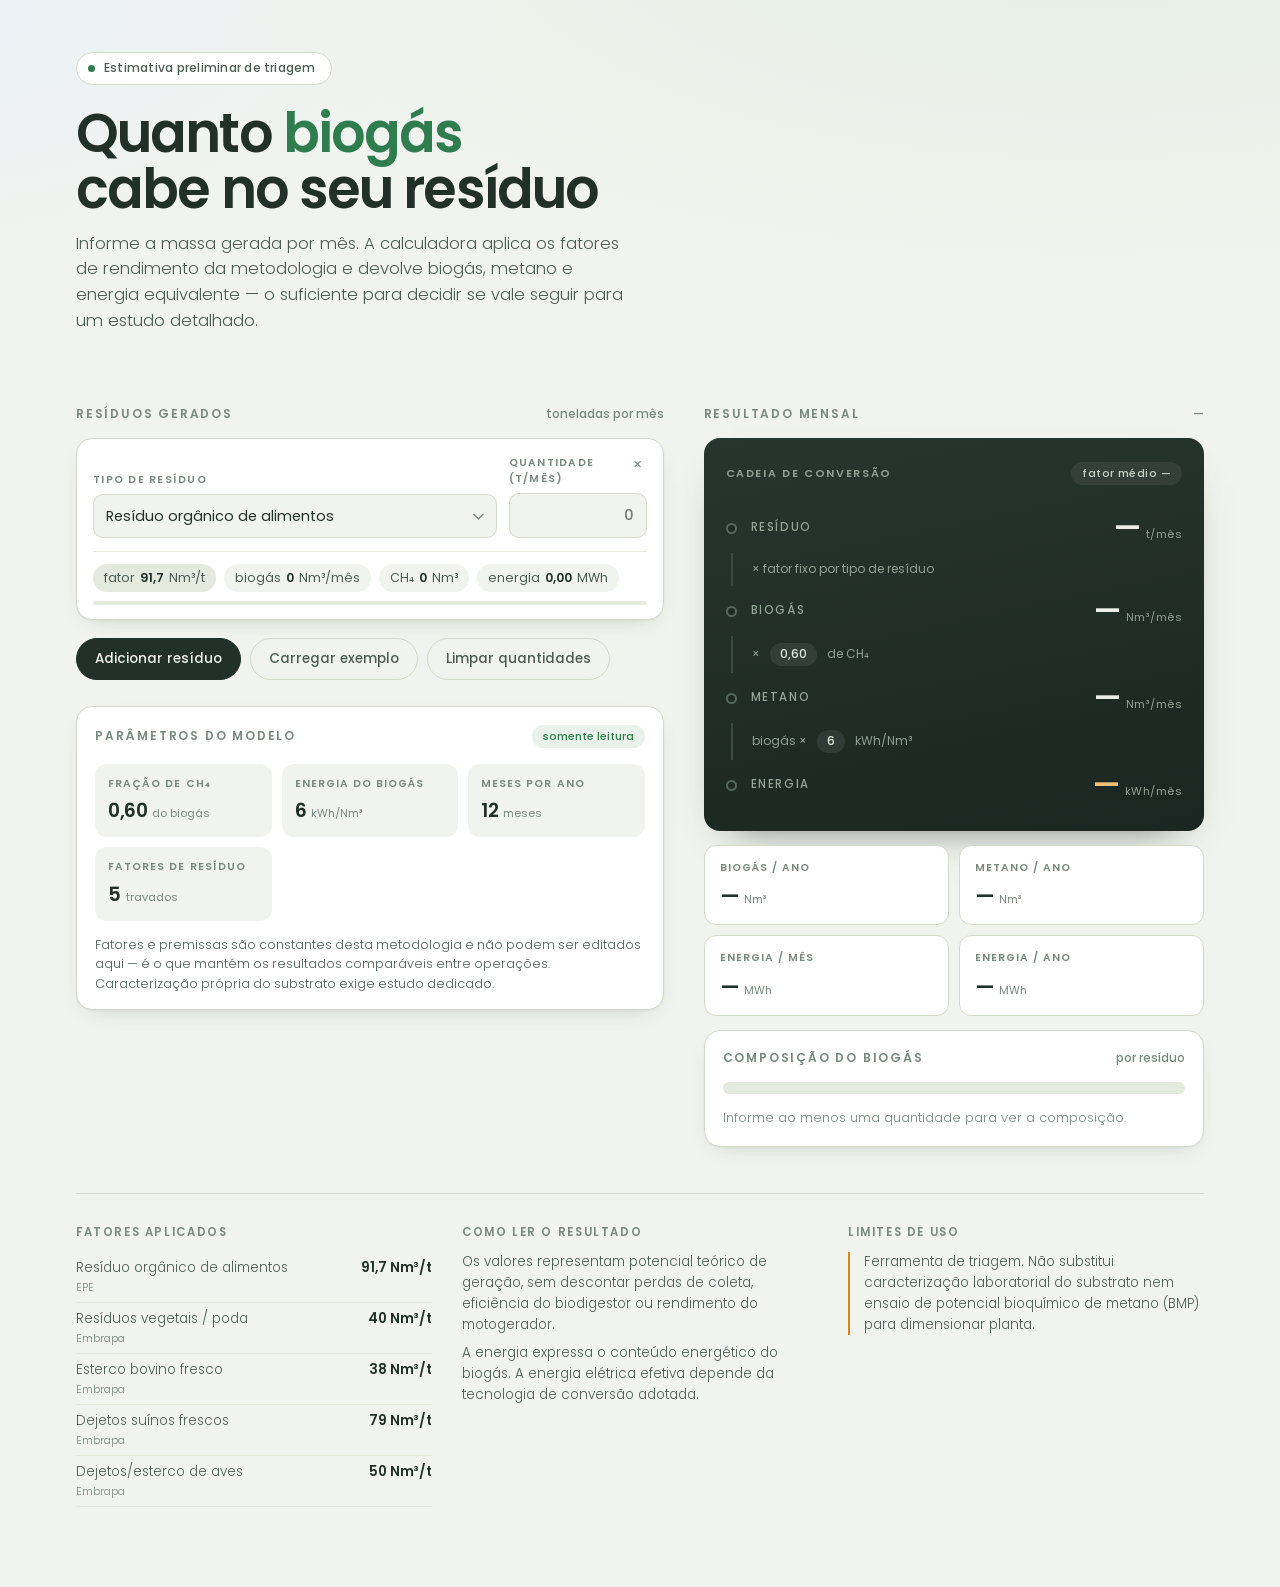
==== calculadora-biogas.html @ e05b40b4 "." ====
<!DOCTYPE html>
<html lang="pt-BR">
<head>
<meta charset="utf-8">
<meta name="viewport" content="width=device-width, initial-scale=1">
<title>Calculadora de biogás — resíduos sólidos/orgânicos</title>
<link rel="preconnect" href="https://fonts.googleapis.com">
<link rel="preconnect" href="https://fonts.gstatic.com" crossorigin>
<link href="https://fonts.googleapis.com/css2?family=Poppins:wght@300;400;500;600;700&display=swap" rel="stylesheet">
<style>
  :root{
    /* superfícies */
    --nevoa:#F1F4EE;
    --casca:#E5EADF;
    --borda:#D2DACA;
    --branco:#FFFFFF;
    /* tinta */
    --fibra:#22302A;
    --fibra-2:#4C5B54;
    --fibra-3:#7A8880;
    /* cor de dado */
    --fermento:#2F7D4F;   /* biogás  */
    --chama:#2F5BD8;      /* metano  */
    --brasa:#DA8412;      /* energia */
    --alerta:#A93B32;

    --fonte:"Poppins",-apple-system,"Segoe UI",Roboto,sans-serif;
    --r-card:16px;
    --r-campo:10px;
    --r-pill:999px;
    --sombra:0 1px 2px rgba(34,48,42,.05), 0 8px 24px -14px rgba(34,48,42,.28);
  }

  *{box-sizing:border-box;}
  html{-webkit-text-size-adjust:100%;}
  body{
    margin:0;
    font-family:var(--fonte);
    font-weight:400;
    font-size:15px;
    line-height:1.55;
    color:var(--fibra);
    background:
      radial-gradient(120% 70% at 85% -10%, #E4EEE4 0%, rgba(228,238,228,0) 60%),
      radial-gradient(90% 60% at -10% 0%, #EAF0F6 0%, rgba(234,240,246,0) 55%),
      var(--nevoa);
    background-attachment:fixed;
  }
  .num{font-variant-numeric:tabular-nums;font-feature-settings:"tnum" 1;}

  .envolucro{max-width:1180px;margin:0 auto;padding:0 26px 80px;}

  /* ================= cabeçalho ================= */
  .topo{padding:52px 0 34px;}
  .selo{
    display:inline-flex;align-items:center;gap:9px;
    background:var(--branco);border:1px solid var(--borda);
    border-radius:var(--r-pill);padding:6px 15px 6px 11px;
    font-size:12px;font-weight:500;letter-spacing:.02em;color:var(--fibra-2);
  }
  .selo i{width:7px;height:7px;border-radius:50%;background:var(--fermento);display:block;}
  h1{
    font-weight:600;font-size:clamp(32px,5.4vw,54px);line-height:1.04;
    letter-spacing:-.035em;margin:20px 0 14px;max-width:15ch;
  }
  h1 em{font-style:normal;color:var(--fermento);}
  .chamada{max-width:56ch;color:var(--fibra-2);margin:0;font-weight:300;font-size:16.5px;}

  /* ================= grade ================= */
  .grade{display:grid;grid-template-columns:1.08fr .92fr;gap:40px;padding-top:38px;align-items:start;}
  @media (max-width:940px){.grade{grid-template-columns:1fr;gap:30px;}}

  .cabecalho-bloco{
    display:flex;justify-content:space-between;align-items:baseline;gap:12px;
    margin-bottom:14px;
  }
  .cabecalho-bloco h2{
    font-size:12px;font-weight:600;letter-spacing:.15em;text-transform:uppercase;
    color:var(--fibra-3);margin:0;
  }
  .cabecalho-bloco .marca{font-size:12px;font-weight:500;color:var(--fibra-3);}

  /* ================= linhas de entrada ================= */
  .linha{
    background:var(--branco);border:1px solid var(--borda);border-radius:var(--r-card);
    padding:16px 16px 14px;margin-bottom:12px;position:relative;
    box-shadow:var(--sombra);
    transition:border-color .18s ease;
  }
  .linha:focus-within{border-color:var(--fermento);}
  .linha-campos{display:grid;grid-template-columns:1fr 138px;gap:12px;align-items:end;}
  @media (max-width:520px){.linha-campos{grid-template-columns:1fr;}}

  .campo{display:flex;flex-direction:column;gap:6px;min-width:0;}
  .campo > label{
    font-size:10.5px;font-weight:600;letter-spacing:.12em;text-transform:uppercase;color:var(--fibra-3);
  }
  select,input[type=number]{
    font-family:var(--fonte);font-size:14.5px;font-weight:400;color:var(--fibra);
    background:var(--nevoa);border:1px solid var(--borda);border-radius:var(--r-campo);
    padding:11px 12px;width:100%;min-width:0;appearance:none;
  }
  select{
    background-image:url("data:image/svg+xml;charset=utf8,%3Csvg xmlns='http://www.w3.org/2000/svg' viewBox='0 0 12 8'%3E%3Cpath d='M1 1.5 6 6.5 11 1.5' fill='none' stroke='%237A8880' stroke-width='1.6' stroke-linecap='round'/%3E%3C/svg%3E");
    background-repeat:no-repeat;background-position:right 12px center;background-size:11px;
    padding-right:32px;cursor:pointer;
  }
  input[type=number]{text-align:right;font-weight:500;font-variant-numeric:tabular-nums;}
  input[type=number]::-webkit-outer-spin-button,
  input[type=number]::-webkit-inner-spin-button{-webkit-appearance:none;margin:0;}
  select:focus-visible,input:focus-visible,button:focus-visible{
    outline:2px solid var(--chama);outline-offset:2px;
  }

  .remover{
    position:absolute;top:12px;right:12px;
    width:26px;height:26px;border-radius:50%;
    border:1px solid transparent;background:transparent;color:var(--fibra-3);
    font-size:15px;line-height:1;cursor:pointer;padding:0;
  }
  .remover:hover{background:#F6E6E4;border-color:#EBCFCB;color:var(--alerta);}

  .saida-linha{
    display:flex;flex-wrap:wrap;gap:6px 8px;align-items:center;
    margin-top:13px;padding-top:12px;border-top:1px solid var(--casca);
    font-size:12.5px;color:var(--fibra-2);
  }
  .tag{
    display:inline-flex;align-items:baseline;gap:5px;
    background:var(--nevoa);border-radius:var(--r-pill);padding:4px 11px;
    font-weight:400;
  }
  .tag b{font-weight:600;color:var(--fibra);font-variant-numeric:tabular-nums;}
  .tag.fator{background:var(--casca);color:var(--fibra-2);}
  .saida-linha .erro{color:var(--alerta);font-weight:500;}
  .medida{flex:1 0 100%;margin-top:3px;height:4px;background:var(--casca);border-radius:var(--r-pill);overflow:hidden;}
  .medida > i{display:block;height:100%;background:var(--fermento);border-radius:var(--r-pill);transition:width .3s ease;}

  .acoes{display:flex;flex-wrap:wrap;gap:9px;padding-top:6px;}
  .botao{
    font-family:var(--fonte);font-size:13.5px;font-weight:500;
    padding:10px 18px;border-radius:var(--r-pill);cursor:pointer;
    border:1px solid var(--fibra);background:var(--fibra);color:var(--nevoa);
    transition:transform .12s ease, background .18s ease;
  }
  .botao:hover{background:#16211C;}
  .botao:active{transform:translateY(1px);}
  .botao.secundario{background:transparent;color:var(--fibra-2);border-color:var(--borda);}
  .botao.secundario:hover{background:var(--branco);color:var(--fibra);border-color:var(--fibra-3);}

  /* ================= parâmetros do modelo ================= */
  .modelo{
    margin-top:26px;background:var(--branco);border:1px solid var(--borda);
    border-radius:var(--r-card);padding:18px 18px 16px;box-shadow:var(--sombra);
  }
  .modelo > summary{
    list-style:none;cursor:pointer;display:flex;justify-content:space-between;
    align-items:center;gap:12px;
  }
  .modelo > summary::-webkit-details-marker{display:none;}
  .modelo > summary h2{
    font-size:12px;font-weight:600;letter-spacing:.15em;text-transform:uppercase;
    color:var(--fibra-3);margin:0;
  }
  .travado{
    font-size:11px;font-weight:500;color:var(--fermento);
    background:#E8F2EA;border-radius:var(--r-pill);padding:3px 11px;white-space:nowrap;
  }
  .fixos{display:grid;grid-template-columns:repeat(auto-fit,minmax(140px,1fr));gap:10px;margin:16px 0 0;}
  .fixo{background:var(--nevoa);border-radius:12px;padding:12px 13px;}
  .fixo dt{font-size:10.5px;font-weight:600;letter-spacing:.1em;text-transform:uppercase;color:var(--fibra-3);margin:0;}
  .fixo dd{font-size:19px;font-weight:600;margin:4px 0 0;letter-spacing:-.02em;font-variant-numeric:tabular-nums;}
  .fixo dd span{font-size:11px;font-weight:400;color:var(--fibra-3);margin-left:5px;letter-spacing:0;}
  .nota-modelo{font-size:12.5px;color:var(--fibra-2);margin:14px 0 0;font-weight:300;}

  /* ================= painel de resultado ================= */
  .painel{position:sticky;top:26px;}
  @media (max-width:940px){.painel{position:static;}}

  /* coluna de conversão — elemento-assinatura */
  .coluna{
    background:linear-gradient(168deg,#26362E 0%,#1A2621 100%);
    color:#EAF0E9;border-radius:var(--r-card);padding:24px 22px 22px;
    box-shadow:0 20px 40px -28px rgba(20,32,26,.75);
  }
  .coluna-topo{
    display:flex;justify-content:space-between;align-items:center;
    font-size:11px;font-weight:600;letter-spacing:.15em;text-transform:uppercase;
    color:#8FA095;margin-bottom:20px;
  }
  .coluna-topo span:last-child{
    background:rgba(255,255,255,.07);border-radius:var(--r-pill);
    padding:3px 11px;letter-spacing:.04em;text-transform:none;font-weight:500;color:#C3D2C6;
  }
  .no{display:grid;grid-template-columns:auto 1fr auto;align-items:center;gap:14px;}
  .junta{
    width:11px;height:11px;border-radius:50%;
    border:2px solid #55695D;background:#1E2A25;
  }
  .no-nome{font-size:11.5px;font-weight:500;letter-spacing:.14em;text-transform:uppercase;color:#93A498;}
  .no-valor{font-size:clamp(22px,4vw,30px);font-weight:600;letter-spacing:-.03em;font-variant-numeric:tabular-nums;}
  .no-valor small{font-size:11px;font-weight:400;letter-spacing:.04em;color:#8FA095;margin-left:6px;}
  .no.ativo .junta{border-color:var(--fermento);background:var(--fermento);}
  .no.ch4.ativo .junta{border-color:#7E9DEF;background:#7E9DEF;}
  .no.energia.ativo .junta{border-color:var(--brasa);background:var(--brasa);}
  .no.energia .no-valor{color:#F2C177;}

  .tubo{
    display:flex;align-items:center;gap:10px;
    margin:2px 0 2px 5px;padding:7px 0 7px 19px;
    border-left:2px solid #3A4B42;
    font-size:12px;color:#8FA095;
  }
  .tubo em{
    font-style:normal;background:rgba(255,255,255,.08);border-radius:var(--r-pill);
    padding:2px 10px;color:#DDE7DE;font-weight:500;font-variant-numeric:tabular-nums;
  }

  /* cards anuais */
  .cards{display:grid;grid-template-columns:1fr 1fr;gap:10px;margin-top:14px;}
  .card{
    background:var(--branco);border:1px solid var(--borda);border-radius:12px;
    padding:14px 15px 12px;
  }
  .card-rot{font-size:10.5px;font-weight:600;letter-spacing:.1em;text-transform:uppercase;color:var(--fibra-3);}
  .card-val{font-size:21px;font-weight:600;margin-top:4px;letter-spacing:-.025em;font-variant-numeric:tabular-nums;}
  .card-val span{font-size:11px;font-weight:400;color:var(--fibra-3);margin-left:5px;letter-spacing:0;}

  /* composição */
  .composicao{
    margin-top:14px;background:var(--branco);border:1px solid var(--borda);
    border-radius:var(--r-card);padding:18px;box-shadow:var(--sombra);
  }
  .fita{
    display:flex;height:12px;border-radius:var(--r-pill);overflow:hidden;
    background:var(--casca);margin-bottom:14px;
  }
  .fita > i{display:block;height:100%;transition:width .3s ease;}
  .legenda{display:flex;flex-direction:column;gap:9px;}
  .leg{display:grid;grid-template-columns:9px 1fr auto;align-items:center;gap:10px;font-size:13px;}
  .leg u{width:9px;height:9px;border-radius:3px;display:block;text-decoration:none;}
  .leg b{font-weight:600;font-variant-numeric:tabular-nums;}
  .vazio{color:var(--fibra-3);font-size:13px;font-weight:300;margin:0;}

  /* ================= rodapé ================= */
  .notas{
    margin-top:46px;padding-top:30px;border-top:1px solid var(--borda);
    display:grid;grid-template-columns:repeat(auto-fit,minmax(240px,1fr));gap:30px;
  }
  .notas h3{font-size:11.5px;font-weight:600;letter-spacing:.14em;text-transform:uppercase;
    color:var(--fibra-3);margin:0 0 10px;}
  .notas p{font-size:13.5px;color:var(--fibra-2);margin:0 0 8px;font-weight:300;}
  .notas ul{margin:0;padding:0;list-style:none;}
  .notas li{
    font-size:13.5px;color:var(--fibra-2);font-weight:300;
    display:flex;justify-content:space-between;gap:12px;
    padding:6px 0;border-bottom:1px solid var(--casca);
  }
  .notas li b{font-weight:600;color:var(--fibra);white-space:nowrap;font-variant-numeric:tabular-nums;}
  .notas li i{font-style:normal;font-size:11px;color:var(--fibra-3);display:block;}
  .limite{border-left:2px solid var(--brasa);padding-left:14px;}

  @media (prefers-reduced-motion:reduce){*{transition:none !important;}}
</style>
</head>
<body>
<div class="envolucro">

  <header class="topo">
    <div class="selo"><i></i> Estimativa preliminar de triagem</div>
    <h1>Quanto <em>biogás</em> cabe no seu resíduo</h1>
    <p class="chamada">
      Informe a massa gerada por mês. A calculadora aplica os fatores de rendimento da metodologia
      e devolve biogás, metano e energia equivalente — o suficiente para decidir se vale seguir
      para um estudo detalhado.
    </p>
  </header>

  <div class="grade">

    <!-- ============ ENTRADAS ============ -->
    <section aria-labelledby="rot-entradas">
      <div class="cabecalho-bloco">
        <h2 id="rot-entradas">Resíduos gerados</h2>
        <span class="marca">toneladas por mês</span>
      </div>

      <div id="linhas"></div>

      <div class="acoes">
        <button type="button" class="botao" id="btn-add">Adicionar resíduo</button>
        <button type="button" class="botao secundario" id="btn-exemplo">Carregar exemplo</button>
        <button type="button" class="botao secundario" id="btn-limpar">Limpar quantidades</button>
      </div>

      <details class="modelo" open>
        <summary>
          <h2>Parâmetros do modelo</h2>
          <span class="travado">somente leitura</span>
        </summary>
        <dl class="fixos" id="painel-fixos"></dl>
        <p class="nota-modelo">
          Fatores e premissas são constantes desta metodologia e não podem ser editados aqui —
          é o que mantém os resultados comparáveis entre operações. Caracterização própria do
          substrato exige estudo dedicado.
        </p>
      </details>
    </section>

    <!-- ============ RESULTADO ============ -->
    <aside class="painel" aria-labelledby="rot-resultado">
      <div class="cabecalho-bloco">
        <h2 id="rot-resultado">Resultado mensal</h2>
        <span class="marca" id="sel-status">—</span>
      </div>

      <div class="coluna">
        <div class="coluna-topo"><span>Cadeia de conversão</span><span id="e-fator">fator médio —</span></div>

        <div class="no" id="no-residuo">
          <span class="junta"></span>
          <span class="no-nome">Resíduo</span>
          <span class="no-valor num" id="t-residuo">—<small>t/mês</small></span>
        </div>
        <div class="tubo">× fator fixo por tipo de resíduo</div>

        <div class="no" id="no-biogas">
          <span class="junta"></span>
          <span class="no-nome">Biogás</span>
          <span class="no-valor num" id="t-biogas">—<small>Nm³/mês</small></span>
        </div>
        <div class="tubo">× <em id="e-ch4">0,60</em> de CH₄</div>

        <div class="no ch4" id="no-metano">
          <span class="junta"></span>
          <span class="no-nome">Metano</span>
          <span class="no-valor num" id="t-metano">—<small>Nm³/mês</small></span>
        </div>
        <div class="tubo">biogás × <em id="e-kwh">6</em> kWh/Nm³</div>

        <div class="no energia" id="no-energia">
          <span class="junta"></span>
          <span class="no-nome">Energia</span>
          <span class="no-valor num" id="t-energia">—<small>kWh/mês</small></span>
        </div>
      </div>

      <div class="cards">
        <div class="card"><div class="card-rot">Biogás / ano</div><div class="card-val num" id="c-biogas-ano">—<span>Nm³</span></div></div>
        <div class="card"><div class="card-rot">Metano / ano</div><div class="card-val num" id="c-metano-ano">—<span>Nm³</span></div></div>
        <div class="card"><div class="card-rot">Energia / mês</div><div class="card-val num" id="c-mwh-mes">—<span>MWh</span></div></div>
        <div class="card"><div class="card-rot">Energia / ano</div><div class="card-val num" id="c-mwh-ano">—<span>MWh</span></div></div>
      </div>

      <div class="composicao">
        <div class="cabecalho-bloco">
          <h2>Composição do biogás</h2>
          <span class="marca">por resíduo</span>
        </div>
        <div class="fita" id="fita" aria-hidden="true"></div>
        <div class="legenda" id="comp"></div>
      </div>
    </aside>
  </div>

  <footer class="notas">
    <div>
      <h3>Fatores aplicados</h3>
      <ul id="lista-fatores"></ul>
    </div>
    <div>
      <h3>Como ler o resultado</h3>
      <p>Os valores representam potencial teórico de geração, sem descontar perdas de coleta,
         eficiência do biodigestor ou rendimento do motogerador.</p>
      <p>A energia expressa o conteúdo energético do biogás. A energia elétrica efetiva depende
         da tecnologia de conversão adotada.</p>
    </div>
    <div>
      <h3>Limites de uso</h3>
      <p class="limite">Ferramenta de triagem. Não substitui caracterização laboratorial do
         substrato nem ensaio de potencial bioquímico de metano (BMP) para dimensionar planta.</p>
    </div>
  </footer>
</div>

<!-- ================= MOTOR DE CÁLCULO ================= -->
<!-- Idêntico ao arquivo biogas-engine.js. Em produção, substitua este bloco por
     <script src="biogas-engine.js"></script> ou pelo import do módulo. -->
<script>
/*!
 * biogas-engine.js — Motor de cálculo da calculadora simples de biogás
 * Escopo: resíduos sólidos/orgânicos (estimativa preliminar de triagem)
 *
 * Baseado em Calculadora_Biogas.xlsx (abas "Calculadora", "Fatores", "Estrutura").
 * Cadeia de conversão implementada:
 *   biogás  (Nm³/mês) = quantidade (t/mês) × fator do resíduo (Nm³/t)
 *   metano  (Nm³/mês) = biogás × fração de CH₄ (0,60)
 *   energia (kWh/mês) = biogás × 6 kWh/Nm³
 *   energia (MWh/mês) = energia (kWh/mês) ÷ 1000
 *   valores anuais    = valores mensais × 12
 *
 * FATORES BLOQUEADOS
 * ------------------
 * O catálogo de fatores e as premissas de conversão são constantes do modelo.
 * A API pública NÃO aceita fator nem premissa vindos da chamada: qualquer campo
 * `fator` na entrada é ignorado e reportado em `avisos` (código FATOR_IGNORADO).
 * Catálogo e premissas são congelados (Object.freeze), então também não podem ser
 * alterados por referência em tempo de execução.
 *
 * A única forma de operar com outro conjunto é `criarCalculadora({...})`, decisão de
 * quem integra o motor no código — nunca do usuário final da interface.
 *
 * Sem dependências. Funciona como ESM, CommonJS ou global (window.BiogasEngine).
 * Versão 1.1.0
 */
(function (raiz, fabrica) {
  'use strict';
  var api = fabrica();
  if (typeof module === 'object' && module.exports) {
    module.exports = api;
    module.exports.default = api;
  } else if (typeof define === 'function' && define.amd) {
    define(function () { return api; });
  } else {
    raiz.BiogasEngine = api;
  }
})(typeof globalThis !== 'undefined' ? globalThis : this, function () {
  'use strict';

  var VERSAO = '1.1.0';

  /* ------------------------------------------------------------------ *
   * 1. Premissas fixas do modelo                                        *
   * ------------------------------------------------------------------ */

  var PREMISSAS_PADRAO = {
    fracaoMetano: 0.60,          // fração volumétrica de CH₄ no biogás
    energiaPorNm3Biogas: 6,      // kWh por Nm³ de biogás
    mesesPorAno: 12,
    precisao: 6                  // casas decimais internas (evita ruído de ponto flutuante)
  };

  /* ------------------------------------------------------------------ *
   * 2. Catálogo de fatores fixos (aba "Fatores")                        *
   * ------------------------------------------------------------------ */

  var CATALOGO_FATORES = [
    {
      id: 'organico_alimentos',
      rotulo: 'Resíduo orgânico de alimentos',
      unidadeEntrada: 't/mês',
      fator: 91.7,
      unidadeFator: 'Nm³/t',
      fonte: 'EPE',
      observacao: 'Usar quando a empresa informa massa de resíduo orgânico separado. ' +
                  'Estimativa preliminar baseada na fração orgânica.'
    },
    {
      id: 'vegetal_poda',
      rotulo: 'Resíduos vegetais / poda',
      unidadeEntrada: 't/mês',
      fator: 40,
      unidadeFator: 'Nm³/t',
      fonte: 'Embrapa',
      observacao: 'Usar para poda, folhas, restos vegetais e biomassa vegetal em triagem inicial.'
    },
    {
      id: 'esterco_bovino',
      rotulo: 'Esterco bovino fresco',
      unidadeEntrada: 't/mês',
      fator: 38,
      unidadeFator: 'Nm³/t',
      fonte: 'Embrapa',
      observacao: 'Usar para massa mensal de esterco/dejeto bovino fresco.'
    },
    {
      id: 'dejeto_suino',
      rotulo: 'Dejetos suínos frescos',
      unidadeEntrada: 't/mês',
      fator: 79,
      unidadeFator: 'Nm³/t',
      fonte: 'Embrapa',
      observacao: 'Usar para massa mensal de dejetos suínos.'
    },
    {
      id: 'dejeto_aves',
      rotulo: 'Dejetos/esterco de aves',
      unidadeEntrada: 't/mês',
      fator: 50,
      unidadeFator: 'Nm³/t',
      fonte: 'Embrapa',
      observacao: 'Usar para massa mensal de dejetos/esterco de aves em estimativa preliminar.'
    }
  ];

  /* ------------------------------------------------------------------ *
   * 3. Utilitários internos                                             *
   * ------------------------------------------------------------------ */

  function clonar(valor) {
    return JSON.parse(JSON.stringify(valor));
  }

  /** Congela em profundidade: o catálogo publicado não pode ser alterado em runtime. */
  function congelar(valor) {
    if (valor && typeof valor === 'object' && !Object.isFrozen(valor)) {
      Object.getOwnPropertyNames(valor).forEach(function (chave) {
        congelar(valor[chave]);
      });
      Object.freeze(valor);
    }
    return valor;
  }

  function ehNumeroFinito(valor) {
    return typeof valor === 'number' && isFinite(valor);
  }

  /** Aceita 1234.56, "1234.56", "1.234,56" e "1234,56". */
  function paraNumero(valor) {
    if (ehNumeroFinito(valor)) return valor;
    if (typeof valor !== 'string') return NaN;
    var texto = valor.trim();
    if (texto === '') return NaN;
    if (texto.indexOf(',') > -1) {
      texto = texto.replace(/\./g, '').replace(',', '.');
    }
    var n = Number(texto);
    return isFinite(n) ? n : NaN;
  }

  function arredondar(valor, casas) {
    if (!ehNumeroFinito(valor)) return 0;
    var f = Math.pow(10, casas);
    return Math.round((valor + Number.EPSILON) * f) / f;
  }

  /** Remove acentos e caixa, para casar rótulos digitados de forma livre. */
  function normalizar(texto) {
    return String(texto == null ? '' : texto)
      .normalize('NFD')
      .replace(/[\u0300-\u036f]/g, '')
      .trim()
      .toLowerCase();
  }

  function mesclarPremissas(premissas) {
    var base = {};
    Object.keys(PREMISSAS_PADRAO).forEach(function (chave) {
      base[chave] = PREMISSAS_PADRAO[chave];
    });
    if (premissas) {
      Object.keys(PREMISSAS_PADRAO).forEach(function (chave) {
        var n = paraNumero(premissas[chave]);
        if (ehNumeroFinito(n) && n >= 0) base[chave] = n;
      });
    }
    return base;
  }

  /** Busca por id ou por rótulo (tolerante a acento e caixa). */
  function obterTipoEm(catalogo, referencia) {
    var alvo = normalizar(referencia);
    if (!alvo) return null;
    for (var i = 0; i < catalogo.length; i++) {
      if (normalizar(catalogo[i].id) === alvo || normalizar(catalogo[i].rotulo) === alvo) {
        return catalogo[i];
      }
    }
    return null;
  }

  /* ------------------------------------------------------------------ *
   * 4. Cálculo de um item                                               *
   * ------------------------------------------------------------------ *
   * `contexto` é montado apenas por criarCalculadora() — nunca pela chamada.
   */

  function calcularItem(entrada, contexto) {
    var premissas = contexto.premissas;
    var catalogo = contexto.catalogo;
    var dados = entrada || {};
    var erros = [];
    var avisos = [];

    var tipo = obterTipoEm(catalogo, dados.tipo);

    /* --- fator: travado no catálogo --- */
    var fatorInformado = paraNumero(dados.fator);
    var tentouSobrescrever = dados.fator != null && dados.fator !== '';
    var fatorPersonalizado = false;
    var fator = tipo ? tipo.fator : NaN;

    if (tentouSobrescrever) {
      if (contexto.permitirFatorPersonalizado && ehNumeroFinito(fatorInformado) && fatorInformado >= 0) {
        fatorPersonalizado = true;
        fator = fatorInformado;
      } else {
        avisos.push({
          campo: 'fator',
          codigo: 'FATOR_IGNORADO',
          mensagem: 'O fator é fixo pelo modelo e não pode ser alterado. Foi usado o valor do catálogo.'
        });
      }
    }

    if (!tipo) {
      erros.push({
        campo: 'tipo',
        codigo: 'TIPO_DESCONHECIDO',
        mensagem: 'Tipo de resíduo não encontrado no catálogo de fatores fixos.'
      });
    }

    var quantidade = paraNumero(dados.quantidade);
    if (!ehNumeroFinito(quantidade)) {
      erros.push({
        campo: 'quantidade',
        codigo: 'QUANTIDADE_INVALIDA',
        mensagem: 'Informe a quantidade mensal em toneladas.'
      });
      quantidade = 0;
    } else if (quantidade < 0) {
      erros.push({
        campo: 'quantidade',
        codigo: 'QUANTIDADE_NEGATIVA',
        mensagem: 'A quantidade não pode ser negativa.'
      });
      quantidade = 0;
    }

    var valido = erros.length === 0;
    var p = premissas.precisao;

    var biogasMes = valido ? arredondar(quantidade * fator, p) : 0;
    var metanoMes = arredondar(biogasMes * premissas.fracaoMetano, p);
    var energiaKwhMes = arredondar(biogasMes * premissas.energiaPorNm3Biogas, p);
    var energiaMwhMes = arredondar(energiaKwhMes / 1000, p);
    var m = premissas.mesesPorAno;

    return {
      id: dados.id != null ? dados.id : (tipo ? tipo.id : 'desconhecido'),
      tipo: tipo ? tipo.id : (dados.tipo != null ? String(dados.tipo) : null),
      rotulo: tipo ? tipo.rotulo : (dados.tipo != null ? String(dados.tipo) : 'Resíduo não identificado'),
      fonte: tipo ? tipo.fonte : null,
      observacao: tipo ? tipo.observacao : null,

      quantidade: quantidade,
      unidadeEntrada: tipo ? tipo.unidadeEntrada : 't/mês',
      fator: ehNumeroFinito(fator) ? fator : 0,
      unidadeFator: tipo ? tipo.unidadeFator : 'Nm³/t',
      fatorPersonalizado: fatorPersonalizado,

      biogasNm3Mes: biogasMes,
      biogasNm3Ano: arredondar(biogasMes * m, p),
      metanoNm3Mes: metanoMes,
      metanoNm3Ano: arredondar(metanoMes * m, p),
      energiaKwhMes: energiaKwhMes,
      energiaKwhAno: arredondar(energiaKwhMes * m, p),
      energiaMwhMes: energiaMwhMes,
      energiaMwhAno: arredondar(energiaMwhMes * m, p),

      participacaoBiogas: 0, // preenchido no cálculo do conjunto
      valido: valido,
      erros: erros,
      avisos: avisos
    };
  }

  /* ------------------------------------------------------------------ *
   * 5. Cálculo do conjunto                                              *
   * ------------------------------------------------------------------ */

  function calcularConjunto(entradas, contexto) {
    var premissas = contexto.premissas;
    var lista = Array.isArray(entradas) ? entradas : (entradas ? [entradas] : []);
    var p = premissas.precisao;

    var itens = lista.map(function (entrada, indice) {
      var item = calcularItem(entrada, contexto);
      item.indice = indice;
      return item;
    });

    var totais = {
      quantidade: 0,
      biogasNm3Mes: 0, biogasNm3Ano: 0,
      metanoNm3Mes: 0, metanoNm3Ano: 0,
      energiaKwhMes: 0, energiaKwhAno: 0,
      energiaMwhMes: 0, energiaMwhAno: 0
    };

    itens.forEach(function (item) {
      if (!item.valido) return;
      Object.keys(totais).forEach(function (chave) {
        totais[chave] += item[chave];
      });
    });

    Object.keys(totais).forEach(function (chave) {
      totais[chave] = arredondar(totais[chave], p);
    });

    itens.forEach(function (item) {
      item.participacaoBiogas = totais.biogasNm3Mes > 0
        ? arredondar(item.biogasNm3Mes / totais.biogasNm3Mes, p)
        : 0;
    });

    var erros = [];
    var avisos = [];
    itens.forEach(function (item) {
      item.erros.forEach(function (erro) {
        erros.push({ indice: item.indice, id: item.id, campo: erro.campo, codigo: erro.codigo, mensagem: erro.mensagem });
      });
      item.avisos.forEach(function (aviso) {
        avisos.push({ indice: item.indice, id: item.id, campo: aviso.campo, codigo: aviso.codigo, mensagem: aviso.mensagem });
      });
    });

    return {
      versao: VERSAO,
      premissas: clonar(premissas),
      fatoresBloqueados: !contexto.permitirFatorPersonalizado,
      itens: itens,
      totais: totais,
      valido: erros.length === 0,
      erros: erros,
      avisos: avisos
    };
  }

  /* ------------------------------------------------------------------ *
   * 6. Instância (única porta de configuração)                          *
   * ------------------------------------------------------------------ *
   * Config é decisão de integração, avaliada uma vez na construção.
   * Os métodos da instância não aceitam opções — o usuário final não tem
   * como injetar fator nem premissa por chamada.
   *
   *   var calc = BiogasEngine.criarCalculadora({
   *     catalogo: fatoresDoBanco,               // opcional
   *     premissas: { fracaoMetano: 0.55 },      // opcional
   *     permitirFatorPersonalizado: true        // opcional, padrão false
   *   });
   */

  function criarCalculadora(config) {
    config = config || {};

    var catalogo = congelar(
      Array.isArray(config.catalogo) && config.catalogo.length
        ? clonar(config.catalogo)
        : clonar(CATALOGO_FATORES)
    );
    var premissas = congelar(mesclarPremissas(config.premissas));
    var permitir = config.permitirFatorPersonalizado === true;

    var contexto = congelar({
      catalogo: catalogo,
      premissas: premissas,
      permitirFatorPersonalizado: permitir
    });

    return {
      versao: VERSAO,
      fatoresBloqueados: !permitir,
      premissas: clonar(premissas),
      listarTipos: function () { return clonar(catalogo); },
      obterTipo: function (referencia) {
        var tipo = obterTipoEm(catalogo, referencia);
        return tipo ? clonar(tipo) : null;
      },
      calcularItem: function (entrada) { return calcularItem(entrada, contexto); },
      calcular: function (entradas) { return calcularConjunto(entradas, contexto); }
    };
  }

  /* ------------------------------------------------------------------ *
   * 7. Formatação (opcional — a UI pode usar a sua própria)             *
   * ------------------------------------------------------------------ */

  function formatarNumero(valor, casas, local) {
    if (!ehNumeroFinito(valor)) return '—';
    casas = casas == null ? 0 : casas;
    try {
      return new Intl.NumberFormat(local || 'pt-BR', {
        minimumFractionDigits: casas,
        maximumFractionDigits: casas
      }).format(valor);
    } catch (e) {
      return valor.toFixed(casas);
    }
  }

  /* ------------------------------------------------------------------ *
   * 8. API pública — instância padrão, com fatores travados             *
   * ------------------------------------------------------------------ */

  congelar(PREMISSAS_PADRAO);
  congelar(CATALOGO_FATORES);

  var padrao = criarCalculadora();

  return {
    VERSAO: VERSAO,
    PREMISSAS_PADRAO: PREMISSAS_PADRAO,
    CATALOGO_FATORES: CATALOGO_FATORES,
    fatoresBloqueados: true,

    // Não aceitam opções: fator e premissa não entram por chamada.
    listarTipos: padrao.listarTipos,
    obterTipo: padrao.obterTipo,
    calcularItem: padrao.calcularItem,
    calcular: padrao.calcular,

    criarCalculadora: criarCalculadora,
    utils: {
      paraNumero: paraNumero,
      arredondar: arredondar,
      normalizar: normalizar,
      formatarNumero: formatarNumero
    }
  };
});

</script>

<!-- ================= INTERFACE ================= -->
<script>
(function () {
  'use strict';

  var motor = window.BiogasEngine;
  var fmt = motor.utils.formatarNumero;
  var TIPOS = motor.listarTipos();
  var CORES = ['#2F7D4F', '#5FA36C', '#2F5BD8', '#DA8412', '#7A8880'];

  var estado = { linhas: [] };
  var seq = 0;

  var elLinhas = document.getElementById('linhas');
  var elComp = document.getElementById('comp');
  var elFita = document.getElementById('fita');

  function corDoTipo(id) {
    for (var i = 0; i < TIPOS.length; i++) if (TIPOS[i].id === id) return CORES[i % CORES.length];
    return CORES[CORES.length - 1];
  }

  function novaLinha(tipo, quantidade) {
    return {
      chave: 'l' + (++seq),
      tipo: tipo || TIPOS[0].id,
      quantidade: quantidade == null ? '' : String(quantidade)
    };
  }

  /* ---------- render das linhas ---------- */
  function renderLinhas() {
    elLinhas.innerHTML = '';
    estado.linhas.forEach(function (linha) {
      var div = document.createElement('div');
      div.className = 'linha';
      div.dataset.chave = linha.chave;

      var opcoes = TIPOS.map(function (t) {
        return '<option value="' + t.id + '"' + (t.id === linha.tipo ? ' selected' : '') + '>' + t.rotulo + '</option>';
      }).join('');

      div.innerHTML =
        '<div class="linha-campos">' +
          '<div class="campo"><label for="tipo-' + linha.chave + '">Tipo de resíduo</label>' +
            '<select id="tipo-' + linha.chave + '" data-campo="tipo">' + opcoes + '</select></div>' +
          '<div class="campo"><label for="qtd-' + linha.chave + '">Quantidade (t/mês)</label>' +
            '<input id="qtd-' + linha.chave + '" type="number" min="0" step="any" placeholder="0" ' +
            'data-campo="quantidade" value="' + linha.quantidade + '"></div>' +
        '</div>' +
        '<button type="button" class="remover" data-acao="remover" aria-label="Remover resíduo">&times;</button>' +
        '<div class="saida-linha" data-saida></div>';

      elLinhas.appendChild(div);
    });
  }

  /* ---------- cálculo + pintura ---------- */
  function recalcular() {
    var entradas = estado.linhas.map(function (linha) {
      return {
        id: linha.chave,
        tipo: linha.tipo,
        quantidade: linha.quantidade === '' ? 0 : linha.quantidade
      };
    });

    // Sem opções: fator e premissas vêm travados do motor.
    var r = motor.calcular(entradas);
    var preenchido = r.totais.biogasNm3Mes > 0;

    /* saída por linha */
    r.itens.forEach(function (item) {
      var div = elLinhas.querySelector('[data-chave="' + item.id + '"]');
      if (!div) return;
      var saida = div.querySelector('[data-saida]');

      if (!item.valido) {
        saida.innerHTML = '<span class="erro">' + item.erros[0].mensagem + '</span>';
        return;
      }
      saida.innerHTML =
        '<span class="tag fator">fator <b>' + fmt(item.fator, item.fator % 1 ? 1 : 0) + '</b> ' + item.unidadeFator + '</span>' +
        '<span class="tag">biogás <b>' + fmt(item.biogasNm3Mes, 0) + '</b> Nm³/mês</span>' +
        '<span class="tag">CH₄ <b>' + fmt(item.metanoNm3Mes, 0) + '</b> Nm³</span>' +
        '<span class="tag">energia <b>' + fmt(item.energiaMwhMes, 2) + '</b> MWh</span>' +
        '<span class="medida"><i style="width:' + (item.participacaoBiogas * 100).toFixed(1) +
          '%;background:' + corDoTipo(item.tipo) + '"></i></span>';
    });

    /* coluna de conversão */
    var t = r.totais;
    no('no-residuo', 't-residuo', preenchido ? fmt(t.quantidade, 1) : '—', 't/mês', preenchido);
    no('no-biogas', 't-biogas', preenchido ? fmt(t.biogasNm3Mes, 0) : '—', 'Nm³/mês', preenchido);
    no('no-metano', 't-metano', preenchido ? fmt(t.metanoNm3Mes, 0) : '—', 'Nm³/mês', preenchido);
    no('no-energia', 't-energia', preenchido ? fmt(t.energiaKwhMes, 0) : '—', 'kWh/mês', preenchido);

    document.getElementById('e-ch4').textContent = fmt(r.premissas.fracaoMetano, 2);
    document.getElementById('e-kwh').textContent = fmt(r.premissas.energiaPorNm3Biogas, 0);
    document.getElementById('e-fator').textContent = preenchido
      ? 'fator médio ' + fmt(t.biogasNm3Mes / t.quantidade, 1) + ' Nm³/t'
      : 'fator médio —';

    /* cards */
    card('c-biogas-ano', preenchido ? fmt(t.biogasNm3Ano, 0) : '—', 'Nm³');
    card('c-metano-ano', preenchido ? fmt(t.metanoNm3Ano, 0) : '—', 'Nm³');
    card('c-mwh-mes', preenchido ? fmt(t.energiaMwhMes, 2) : '—', 'MWh');
    card('c-mwh-ano', preenchido ? fmt(t.energiaMwhAno, 1) : '—', 'MWh');

    var contribuintes = r.itens.filter(function (i) { return i.valido && i.biogasNm3Mes > 0; })
      .sort(function (a, b) { return b.biogasNm3Mes - a.biogasNm3Mes; });

    document.getElementById('sel-status').textContent =
      preenchido ? contribuintes.length + (contribuintes.length > 1 ? ' resíduos' : ' resíduo') : '—';

    /* composição */
    if (!contribuintes.length) {
      elFita.innerHTML = '';
      elComp.innerHTML = '<p class="vazio">Informe ao menos uma quantidade para ver a composição.</p>';
    } else {
      elFita.innerHTML = contribuintes.map(function (i) {
        return '<i style="width:' + (i.participacaoBiogas * 100).toFixed(2) + '%;background:' +
               corDoTipo(i.tipo) + '"></i>';
      }).join('');
      elComp.innerHTML = contribuintes.map(function (i) {
        return '<div class="leg"><u style="background:' + corDoTipo(i.tipo) + '"></u>' +
               '<span>' + i.rotulo + '</span><b>' + fmt(i.participacaoBiogas * 100, 1) + '%</b></div>';
      }).join('');
    }
  }

  function no(idNo, idValor, valor, unidade, ativo) {
    document.getElementById(idValor).innerHTML = valor + '<small>' + unidade + '</small>';
    document.getElementById(idNo).classList.toggle('ativo', !!ativo);
  }
  function card(id, valor, unidade) {
    document.getElementById(id).innerHTML = valor + '<span>' + unidade + '</span>';
  }

  /* ---------- eventos ---------- */
  elLinhas.addEventListener('input', function (ev) {
    var campo = ev.target.dataset.campo;
    if (!campo) return;
    var chave = ev.target.closest('.linha').dataset.chave;
    var linha = estado.linhas.filter(function (l) { return l.chave === chave; })[0];
    if (!linha) return;
    linha[campo] = ev.target.value;
    recalcular();
  });

  elLinhas.addEventListener('change', function (ev) {
    if (ev.target.dataset.campo !== 'tipo') return;
    var chave = ev.target.closest('.linha').dataset.chave;
    var linha = estado.linhas.filter(function (l) { return l.chave === chave; })[0];
    linha.tipo = ev.target.value;
    recalcular();
  });

  elLinhas.addEventListener('click', function (ev) {
    if (ev.target.dataset.acao !== 'remover') return;
    var chave = ev.target.closest('.linha').dataset.chave;
    estado.linhas = estado.linhas.filter(function (l) { return l.chave !== chave; });
    if (!estado.linhas.length) estado.linhas.push(novaLinha());
    renderLinhas();
    recalcular();
  });

  document.getElementById('btn-add').addEventListener('click', function () {
    var usados = estado.linhas.map(function (l) { return l.tipo; });
    var livre = TIPOS.filter(function (t) { return usados.indexOf(t.id) === -1; })[0];
    estado.linhas.push(novaLinha(livre ? livre.id : TIPOS[0].id));
    renderLinhas();
    recalcular();
  });

  document.getElementById('btn-exemplo').addEventListener('click', function () {
    estado.linhas = TIPOS.map(function (t) { return novaLinha(t.id, 10); });
    renderLinhas();
    recalcular();
  });

  document.getElementById('btn-limpar').addEventListener('click', function () {
    estado.linhas.forEach(function (l) { l.quantidade = ''; });
    renderLinhas();
    recalcular();
  });

  /* ---------- parâmetros do modelo (somente leitura) ---------- */
  (function () {
    var pr = motor.PREMISSAS_PADRAO;
    var fixos = [
      { rot: 'Fração de CH₄', val: fmt(pr.fracaoMetano, 2), un: 'do biogás' },
      { rot: 'Energia do biogás', val: fmt(pr.energiaPorNm3Biogas, 0), un: 'kWh/Nm³' },
      { rot: 'Meses por ano', val: fmt(pr.mesesPorAno, 0), un: 'meses' },
      { rot: 'Fatores de resíduo', val: String(TIPOS.length), un: 'travados' }
    ];
    document.getElementById('painel-fixos').innerHTML = fixos.map(function (f) {
      return '<div class="fixo"><dt>' + f.rot + '</dt><dd>' + f.val + '<span>' + f.un + '</span></dd></div>';
    }).join('');
  })();

  /* ---------- rodapé de fatores ---------- */
  document.getElementById('lista-fatores').innerHTML = TIPOS.map(function (t) {
    return '<li><span>' + t.rotulo + '<i>' + t.fonte + '</i></span><b>' +
           String(t.fator).replace('.', ',') + ' ' + t.unidadeFator + '</b></li>';
  }).join('');

  /* ---------- início ---------- */
  estado.linhas.push(novaLinha(TIPOS[0].id));
  renderLinhas();
  recalcular();
})();
</script>
</body>
</html>
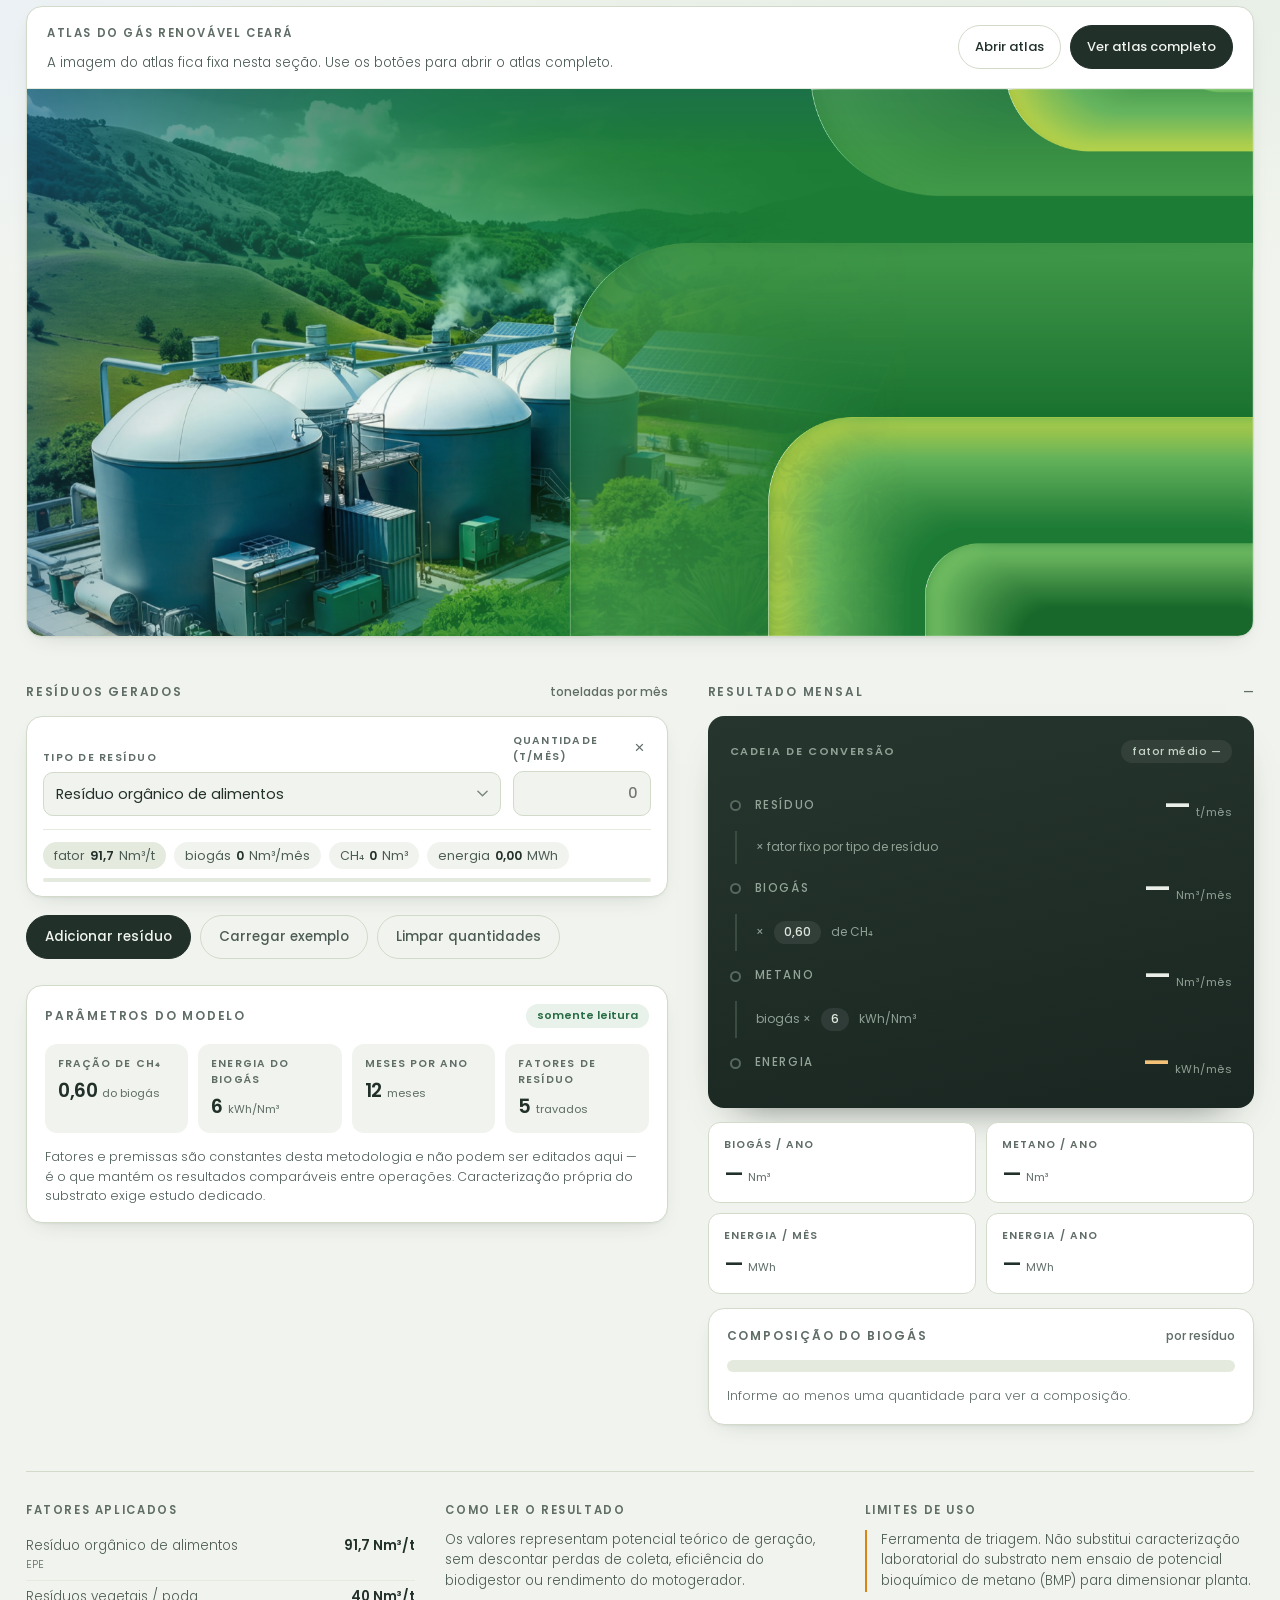
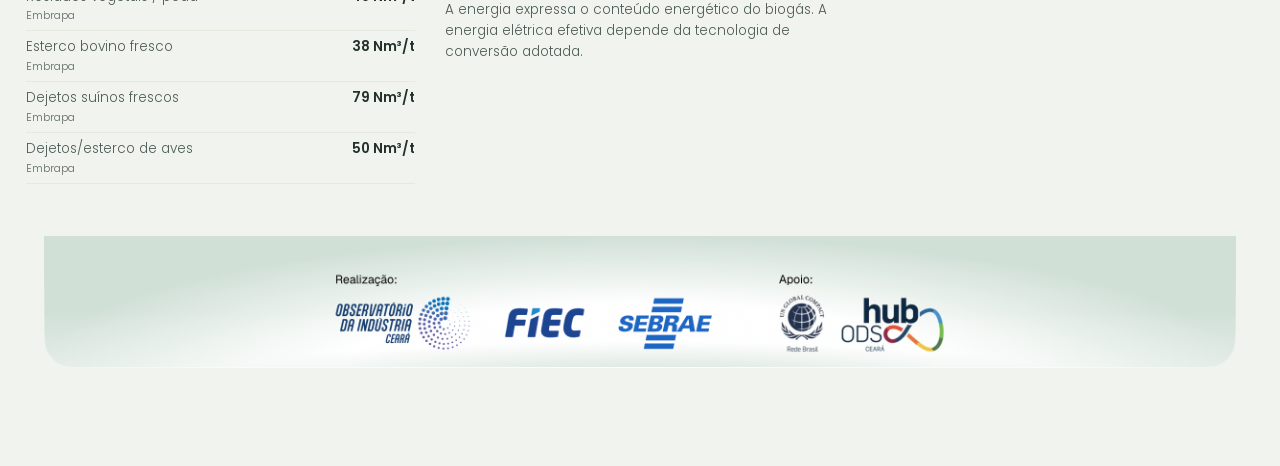
==== commit 81af36a4: "chore: baseline do painel biogas antes da limpeza Congela o estado atual (site reorganizado em asset" ====
--- a/calculadora-biogas.html
+++ b/calculadora-biogas.html
@@ -1,1042 +1,184 @@
 <!DOCTYPE html>
 <html lang="pt-BR">
 <head>
-<meta charset="utf-8">
-<meta name="viewport" content="width=device-width, initial-scale=1">
-<title>Calculadora de biogás — resíduos sólidos/orgânicos</title>
-<link rel="preconnect" href="https://fonts.googleapis.com">
-<link rel="preconnect" href="https://fonts.gstatic.com" crossorigin>
-<link href="https://fonts.googleapis.com/css2?family=Poppins:wght@300;400;500;600;700&display=swap" rel="stylesheet">
-<style>
-  :root{
-    /* superfícies */
-    --nevoa:#F1F4EE;
-    --casca:#E5EADF;
-    --borda:#D2DACA;
-    --branco:#FFFFFF;
-    /* tinta */
-    --fibra:#22302A;
-    --fibra-2:#4C5B54;
-    --fibra-3:#7A8880;
-    /* cor de dado */
-    --fermento:#2F7D4F;   /* biogás  */
-    --chama:#2F5BD8;      /* metano  */
-    --brasa:#DA8412;      /* energia */
-    --alerta:#A93B32;
-
-    --fonte:"Poppins",-apple-system,"Segoe UI",Roboto,sans-serif;
-    --r-card:16px;
-    --r-campo:10px;
-    --r-pill:999px;
-    --sombra:0 1px 2px rgba(34,48,42,.05), 0 8px 24px -14px rgba(34,48,42,.28);
-  }
-
-  *{box-sizing:border-box;}
-  html{-webkit-text-size-adjust:100%;}
-  body{
-    margin:0;
-    font-family:var(--fonte);
-    font-weight:400;
-    font-size:15px;
-    line-height:1.55;
-    color:var(--fibra);
-    background:
-      radial-gradient(120% 70% at 85% -10%, #E4EEE4 0%, rgba(228,238,228,0) 60%),
-      radial-gradient(90% 60% at -10% 0%, #EAF0F6 0%, rgba(234,240,246,0) 55%),
-      var(--nevoa);
-    background-attachment:fixed;
-  }
-  .num{font-variant-numeric:tabular-nums;font-feature-settings:"tnum" 1;}
-
-  .envolucro{max-width:1180px;margin:0 auto;padding:0 26px 80px;}
-
-  /* ================= cabeçalho ================= */
-  .topo{padding:52px 0 34px;}
-  .selo{
-    display:inline-flex;align-items:center;gap:9px;
-    background:var(--branco);border:1px solid var(--borda);
-    border-radius:var(--r-pill);padding:6px 15px 6px 11px;
-    font-size:12px;font-weight:500;letter-spacing:.02em;color:var(--fibra-2);
-  }
-  .selo i{width:7px;height:7px;border-radius:50%;background:var(--fermento);display:block;}
-  h1{
-    font-weight:600;font-size:clamp(32px,5.4vw,54px);line-height:1.04;
-    letter-spacing:-.035em;margin:20px 0 14px;max-width:15ch;
-  }
-  h1 em{font-style:normal;color:var(--fermento);}
-  .chamada{max-width:56ch;color:var(--fibra-2);margin:0;font-weight:300;font-size:16.5px;}
-
-  /* ================= grade ================= */
-  .grade{display:grid;grid-template-columns:1.08fr .92fr;gap:40px;padding-top:38px;align-items:start;}
-  @media (max-width:940px){.grade{grid-template-columns:1fr;gap:30px;}}
-
-  .cabecalho-bloco{
-    display:flex;justify-content:space-between;align-items:baseline;gap:12px;
-    margin-bottom:14px;
-  }
-  .cabecalho-bloco h2{
-    font-size:12px;font-weight:600;letter-spacing:.15em;text-transform:uppercase;
-    color:var(--fibra-3);margin:0;
-  }
-  .cabecalho-bloco .marca{font-size:12px;font-weight:500;color:var(--fibra-3);}
-
-  /* ================= linhas de entrada ================= */
-  .linha{
-    background:var(--branco);border:1px solid var(--borda);border-radius:var(--r-card);
-    padding:16px 16px 14px;margin-bottom:12px;position:relative;
-    box-shadow:var(--sombra);
-    transition:border-color .18s ease;
-  }
-  .linha:focus-within{border-color:var(--fermento);}
-  .linha-campos{display:grid;grid-template-columns:1fr 138px;gap:12px;align-items:end;}
-  @media (max-width:520px){.linha-campos{grid-template-columns:1fr;}}
-
-  .campo{display:flex;flex-direction:column;gap:6px;min-width:0;}
-  .campo > label{
-    font-size:10.5px;font-weight:600;letter-spacing:.12em;text-transform:uppercase;color:var(--fibra-3);
-  }
-  select,input[type=number]{
-    font-family:var(--fonte);font-size:14.5px;font-weight:400;color:var(--fibra);
-    background:var(--nevoa);border:1px solid var(--borda);border-radius:var(--r-campo);
-    padding:11px 12px;width:100%;min-width:0;appearance:none;
-  }
-  select{
-    background-image:url("data:image/svg+xml;charset=utf8,%3Csvg xmlns='http://www.w3.org/2000/svg' viewBox='0 0 12 8'%3E%3Cpath d='M1 1.5 6 6.5 11 1.5' fill='none' stroke='%237A8880' stroke-width='1.6' stroke-linecap='round'/%3E%3C/svg%3E");
-    background-repeat:no-repeat;background-position:right 12px center;background-size:11px;
-    padding-right:32px;cursor:pointer;
-  }
-  input[type=number]{text-align:right;font-weight:500;font-variant-numeric:tabular-nums;}
-  input[type=number]::-webkit-outer-spin-button,
-  input[type=number]::-webkit-inner-spin-button{-webkit-appearance:none;margin:0;}
-  select:focus-visible,input:focus-visible,button:focus-visible{
-    outline:2px solid var(--chama);outline-offset:2px;
-  }
-
-  .remover{
-    position:absolute;top:12px;right:12px;
-    width:26px;height:26px;border-radius:50%;
-    border:1px solid transparent;background:transparent;color:var(--fibra-3);
-    font-size:15px;line-height:1;cursor:pointer;padding:0;
-  }
-  .remover:hover{background:#F6E6E4;border-color:#EBCFCB;color:var(--alerta);}
-
-  .saida-linha{
-    display:flex;flex-wrap:wrap;gap:6px 8px;align-items:center;
-    margin-top:13px;padding-top:12px;border-top:1px solid var(--casca);
-    font-size:12.5px;color:var(--fibra-2);
-  }
-  .tag{
-    display:inline-flex;align-items:baseline;gap:5px;
-    background:var(--nevoa);border-radius:var(--r-pill);padding:4px 11px;
-    font-weight:400;
-  }
-  .tag b{font-weight:600;color:var(--fibra);font-variant-numeric:tabular-nums;}
-  .tag.fator{background:var(--casca);color:var(--fibra-2);}
-  .saida-linha .erro{color:var(--alerta);font-weight:500;}
-  .medida{flex:1 0 100%;margin-top:3px;height:4px;background:var(--casca);border-radius:var(--r-pill);overflow:hidden;}
-  .medida > i{display:block;height:100%;background:var(--fermento);border-radius:var(--r-pill);transition:width .3s ease;}
-
-  .acoes{display:flex;flex-wrap:wrap;gap:9px;padding-top:6px;}
-  .botao{
-    font-family:var(--fonte);font-size:13.5px;font-weight:500;
-    padding:10px 18px;border-radius:var(--r-pill);cursor:pointer;
-    border:1px solid var(--fibra);background:var(--fibra);color:var(--nevoa);
-    transition:transform .12s ease, background .18s ease;
-  }
-  .botao:hover{background:#16211C;}
-  .botao:active{transform:translateY(1px);}
-  .botao.secundario{background:transparent;color:var(--fibra-2);border-color:var(--borda);}
-  .botao.secundario:hover{background:var(--branco);color:var(--fibra);border-color:var(--fibra-3);}
-
-  /* ================= parâmetros do modelo ================= */
-  .modelo{
-    margin-top:26px;background:var(--branco);border:1px solid var(--borda);
-    border-radius:var(--r-card);padding:18px 18px 16px;box-shadow:var(--sombra);
-  }
-  .modelo > summary{
-    list-style:none;cursor:pointer;display:flex;justify-content:space-between;
-    align-items:center;gap:12px;
-  }
-  .modelo > summary::-webkit-details-marker{display:none;}
-  .modelo > summary h2{
-    font-size:12px;font-weight:600;letter-spacing:.15em;text-transform:uppercase;
-    color:var(--fibra-3);margin:0;
-  }
-  .travado{
-    font-size:11px;font-weight:500;color:var(--fermento);
-    background:#E8F2EA;border-radius:var(--r-pill);padding:3px 11px;white-space:nowrap;
-  }
-  .fixos{display:grid;grid-template-columns:repeat(auto-fit,minmax(140px,1fr));gap:10px;margin:16px 0 0;}
-  .fixo{background:var(--nevoa);border-radius:12px;padding:12px 13px;}
-  .fixo dt{font-size:10.5px;font-weight:600;letter-spacing:.1em;text-transform:uppercase;color:var(--fibra-3);margin:0;}
-  .fixo dd{font-size:19px;font-weight:600;margin:4px 0 0;letter-spacing:-.02em;font-variant-numeric:tabular-nums;}
-  .fixo dd span{font-size:11px;font-weight:400;color:var(--fibra-3);margin-left:5px;letter-spacing:0;}
-  .nota-modelo{font-size:12.5px;color:var(--fibra-2);margin:14px 0 0;font-weight:300;}
-
-  /* ================= painel de resultado ================= */
-  .painel{position:sticky;top:26px;}
-  @media (max-width:940px){.painel{position:static;}}
-
-  /* coluna de conversão — elemento-assinatura */
-  .coluna{
-    background:linear-gradient(168deg,#26362E 0%,#1A2621 100%);
-    color:#EAF0E9;border-radius:var(--r-card);padding:24px 22px 22px;
-    box-shadow:0 20px 40px -28px rgba(20,32,26,.75);
-  }
-  .coluna-topo{
-    display:flex;justify-content:space-between;align-items:center;
-    font-size:11px;font-weight:600;letter-spacing:.15em;text-transform:uppercase;
-    color:#8FA095;margin-bottom:20px;
-  }
-  .coluna-topo span:last-child{
-    background:rgba(255,255,255,.07);border-radius:var(--r-pill);
-    padding:3px 11px;letter-spacing:.04em;text-transform:none;font-weight:500;color:#C3D2C6;
-  }
-  .no{display:grid;grid-template-columns:auto 1fr auto;align-items:center;gap:14px;}
-  .junta{
-    width:11px;height:11px;border-radius:50%;
-    border:2px solid #55695D;background:#1E2A25;
-  }
-  .no-nome{font-size:11.5px;font-weight:500;letter-spacing:.14em;text-transform:uppercase;color:#93A498;}
-  .no-valor{font-size:clamp(22px,4vw,30px);font-weight:600;letter-spacing:-.03em;font-variant-numeric:tabular-nums;}
-  .no-valor small{font-size:11px;font-weight:400;letter-spacing:.04em;color:#8FA095;margin-left:6px;}
-  .no.ativo .junta{border-color:var(--fermento);background:var(--fermento);}
-  .no.ch4.ativo .junta{border-color:#7E9DEF;background:#7E9DEF;}
-  .no.energia.ativo .junta{border-color:var(--brasa);background:var(--brasa);}
-  .no.energia .no-valor{color:#F2C177;}
-
-  .tubo{
-    display:flex;align-items:center;gap:10px;
-    margin:2px 0 2px 5px;padding:7px 0 7px 19px;
-    border-left:2px solid #3A4B42;
-    font-size:12px;color:#8FA095;
-  }
-  .tubo em{
-    font-style:normal;background:rgba(255,255,255,.08);border-radius:var(--r-pill);
-    padding:2px 10px;color:#DDE7DE;font-weight:500;font-variant-numeric:tabular-nums;
-  }
-
-  /* cards anuais */
-  .cards{display:grid;grid-template-columns:1fr 1fr;gap:10px;margin-top:14px;}
-  .card{
-    background:var(--branco);border:1px solid var(--borda);border-radius:12px;
-    padding:14px 15px 12px;
-  }
-  .card-rot{font-size:10.5px;font-weight:600;letter-spacing:.1em;text-transform:uppercase;color:var(--fibra-3);}
-  .card-val{font-size:21px;font-weight:600;margin-top:4px;letter-spacing:-.025em;font-variant-numeric:tabular-nums;}
-  .card-val span{font-size:11px;font-weight:400;color:var(--fibra-3);margin-left:5px;letter-spacing:0;}
-
-  /* composição */
-  .composicao{
-    margin-top:14px;background:var(--branco);border:1px solid var(--borda);
-    border-radius:var(--r-card);padding:18px;box-shadow:var(--sombra);
-  }
-  .fita{
-    display:flex;height:12px;border-radius:var(--r-pill);overflow:hidden;
-    background:var(--casca);margin-bottom:14px;
-  }
-  .fita > i{display:block;height:100%;transition:width .3s ease;}
-  .legenda{display:flex;flex-direction:column;gap:9px;}
-  .leg{display:grid;grid-template-columns:9px 1fr auto;align-items:center;gap:10px;font-size:13px;}
-  .leg u{width:9px;height:9px;border-radius:3px;display:block;text-decoration:none;}
-  .leg b{font-weight:600;font-variant-numeric:tabular-nums;}
-  .vazio{color:var(--fibra-3);font-size:13px;font-weight:300;margin:0;}
-
-  /* ================= rodapé ================= */
-  .notas{
-    margin-top:46px;padding-top:30px;border-top:1px solid var(--borda);
-    display:grid;grid-template-columns:repeat(auto-fit,minmax(240px,1fr));gap:30px;
-  }
-  .notas h3{font-size:11.5px;font-weight:600;letter-spacing:.14em;text-transform:uppercase;
-    color:var(--fibra-3);margin:0 0 10px;}
-  .notas p{font-size:13.5px;color:var(--fibra-2);margin:0 0 8px;font-weight:300;}
-  .notas ul{margin:0;padding:0;list-style:none;}
-  .notas li{
-    font-size:13.5px;color:var(--fibra-2);font-weight:300;
-    display:flex;justify-content:space-between;gap:12px;
-    padding:6px 0;border-bottom:1px solid var(--casca);
-  }
-  .notas li b{font-weight:600;color:var(--fibra);white-space:nowrap;font-variant-numeric:tabular-nums;}
-  .notas li i{font-style:normal;font-size:11px;color:var(--fibra-3);display:block;}
-  .limite{border-left:2px solid var(--brasa);padding-left:14px;}
-
-  @media (prefers-reduced-motion:reduce){*{transition:none !important;}}
-</style>
+  <meta charset="utf-8">
+  <meta name="viewport" content="width=device-width, initial-scale=1, viewport-fit=cover">
+  <meta name="description" content="Atlas do Gás Renovável Ceará com calculadora de estimativa preliminar de biogás, metano e energia a partir dos resíduos gerados.">
+  <meta name="color-scheme" content="light">
+  <meta name="theme-color" content="#F1F4EE">
+  <title>Painel - Atlas do Gás Renovável & Calculadora</title>
+  <link rel="preconnect" href="https://fonts.googleapis.com">
+  <link rel="preconnect" href="https://fonts.gstatic.com" crossorigin>
+  <link href="https://fonts.googleapis.com/css2?family=Poppins:wght@300;400;500;600;700&display=swap" rel="stylesheet">
+  <link rel="stylesheet" href="css/estilo.css">
 </head>
 <body>
-<div class="envolucro">
+  <a class="pular" href="#conteudo">Pular para o conteúdo principal</a>
 
-  <header class="topo">
-    <div class="selo"><i></i> Estimativa preliminar de triagem</div>
-    <h1>Quanto <em>biogás</em> cabe no seu resíduo</h1>
-    <p class="chamada">
-      Informe a massa gerada por mês. A calculadora aplica os fatores de rendimento da metodologia
-      e devolve biogás, metano e energia equivalente — o suficiente para decidir se vale seguir
-      para um estudo detalhado.
-    </p>
-  </header>
+  <div class="envolucro">
 
-  <div class="grade">
+    <!-- <header class="topo">
+      <div class="selo"><i></i> Atlas + estimativa preliminar de triagem</div>
+      <h1>Atlas do gás renovável e calculadora em uma <em>única página</em></h1>
+      <p class="chamada">
+        Consulte o atlas, role a mesma página e estime o potencial mensal de biogás, metano e energia
+        a partir dos resíduos gerados, sem trocar de tela.
+      </p>
+    </header> -->
 
-    <!-- ============ ENTRADAS ============ -->
-    <section aria-labelledby="rot-entradas">
-      <div class="cabecalho-bloco">
-        <h2 id="rot-entradas">Resíduos gerados</h2>
-        <span class="marca">toneladas por mês</span>
+    <section class="atlas" aria-labelledby="rot-atlas">
+      <div class="atlas-card">
+        <div class="atlas-topo">
+          <div>
+            <h2 id="rot-atlas">Atlas do Gás Renovável Ceará</h2>
+            <p>A imagem do atlas fica fixa nesta seção. Use os botões para abrir o atlas completo.</p>
+          </div>
+          <div class="atlas-acoes">
+            <button type="button" class="atlas-link secundario" id="btn-atlas-abrir" aria-haspopup="dialog">Abrir atlas</button>
+            <a class="atlas-link" href="https://storymaps.arcgis.com/stories/d3476caa5c2944098849a8635c6370f7" target="_blank" rel="noopener noreferrer">Ver atlas completo<span class="sr-only"> (abre em nova aba)</span></a>
+          </div>
+        </div>
+        <img
+          class="atlas-frame"
+          src="assets/ceara.png"
+          alt="Atlas do Gás Renovável Ceará"
+          loading="lazy">
       </div>
-
-      <div id="linhas"></div>
-
-      <div class="acoes">
-        <button type="button" class="botao" id="btn-add">Adicionar resíduo</button>
-        <button type="button" class="botao secundario" id="btn-exemplo">Carregar exemplo</button>
-        <button type="button" class="botao secundario" id="btn-limpar">Limpar quantidades</button>
-      </div>
-
-      <details class="modelo" open>
-        <summary>
-          <h2>Parâmetros do modelo</h2>
-          <span class="travado">somente leitura</span>
-        </summary>
-        <dl class="fixos" id="painel-fixos"></dl>
-        <p class="nota-modelo">
-          Fatores e premissas são constantes desta metodologia e não podem ser editados aqui —
-          é o que mantém os resultados comparáveis entre operações. Caracterização própria do
-          substrato exige estudo dedicado.
-        </p>
-      </details>
     </section>
 
-    <!-- ============ RESULTADO ============ -->
-    <aside class="painel" aria-labelledby="rot-resultado">
-      <div class="cabecalho-bloco">
-        <h2 id="rot-resultado">Resultado mensal</h2>
-        <span class="marca" id="sel-status">—</span>
+    <main class="grade" id="conteudo" tabindex="-1">
+
+      <!-- ============ ENTRADAS ============ -->
+      <section aria-labelledby="rot-entradas">
+        <div class="cabecalho-bloco">
+          <h2 id="rot-entradas">Resíduos gerados</h2>
+          <span class="marca">toneladas por mês</span>
+        </div>
+
+        <div id="linhas"></div>
+
+        <div class="acoes">
+          <button type="button" class="botao" id="btn-add">Adicionar resíduo</button>
+          <button type="button" class="botao secundario" id="btn-exemplo">Carregar exemplo</button>
+          <button type="button" class="botao secundario" id="btn-limpar">Limpar quantidades</button>
+        </div>
+
+        <details class="modelo" open>
+          <summary>
+            <h2>Parâmetros do modelo</h2>
+            <span class="travado">somente leitura</span>
+          </summary>
+          <dl class="fixos" id="painel-fixos"></dl>
+          <p class="nota-modelo">
+            Fatores e premissas são constantes desta metodologia e não podem ser editados aqui —
+            é o que mantém os resultados comparáveis entre operações. Caracterização própria do
+            substrato exige estudo dedicado.
+          </p>
+        </details>
+      </section>
+
+      <!-- ============ RESULTADO ============ -->
+      <aside class="painel" aria-labelledby="rot-resultado">
+        <div class="cabecalho-bloco">
+          <h2 id="rot-resultado">Resultado mensal</h2>
+          <span class="marca" id="sel-status">—</span>
+        </div>
+
+        <div class="coluna">
+          <div class="coluna-topo"><span>Cadeia de conversão</span><span id="e-fator">fator médio —</span></div>
+
+          <div class="no" id="no-residuo">
+            <span class="junta"></span>
+            <span class="no-nome">Resíduo</span>
+            <span class="no-valor num" id="t-residuo">—<small>t/mês</small></span>
+          </div>
+          <div class="tubo">× fator fixo por tipo de resíduo</div>
+
+          <div class="no" id="no-biogas">
+            <span class="junta"></span>
+            <span class="no-nome">Biogás</span>
+            <span class="no-valor num" id="t-biogas">—<small>Nm³/mês</small></span>
+          </div>
+          <div class="tubo">× <em id="e-ch4">0,60</em> de CH₄</div>
+
+          <div class="no ch4" id="no-metano">
+            <span class="junta"></span>
+            <span class="no-nome">Metano</span>
+            <span class="no-valor num" id="t-metano">—<small>Nm³/mês</small></span>
+          </div>
+          <div class="tubo">biogás × <em id="e-kwh">6</em> kWh/Nm³</div>
+
+          <div class="no energia" id="no-energia">
+            <span class="junta"></span>
+            <span class="no-nome">Energia</span>
+            <span class="no-valor num" id="t-energia">—<small>kWh/mês</small></span>
+          </div>
+        </div>
+
+        <div class="cards">
+          <div class="card"><div class="card-rot">Biogás / ano</div><div class="card-val num" id="c-biogas-ano">—<span>Nm³</span></div></div>
+          <div class="card"><div class="card-rot">Metano / ano</div><div class="card-val num" id="c-metano-ano">—<span>Nm³</span></div></div>
+          <div class="card"><div class="card-rot">Energia / mês</div><div class="card-val num" id="c-mwh-mes">—<span>MWh</span></div></div>
+          <div class="card"><div class="card-rot">Energia / ano</div><div class="card-val num" id="c-mwh-ano">—<span>MWh</span></div></div>
+        </div>
+
+        <div class="composicao">
+          <div class="cabecalho-bloco">
+            <h2>Composição do biogás</h2>
+            <span class="marca">por resíduo</span>
+          </div>
+          <div class="fita" id="fita" aria-hidden="true"></div>
+          <div class="legenda" id="comp"></div>
+        </div>
+
+        <p class="sr-only" role="status" aria-live="polite" id="anuncio"></p>
+      </aside>
+    </main>
+
+    <footer class="notas">
+      <div>
+        <h3>Fatores aplicados</h3>
+        <ul id="lista-fatores"></ul>
       </div>
+      <div>
+        <h3>Como ler o resultado</h3>
+        <p>Os valores representam potencial teórico de geração, sem descontar perdas de coleta,
+           eficiência do biodigestor ou rendimento do motogerador.</p>
+        <p>A energia expressa o conteúdo energético do biogás. A energia elétrica efetiva depende
+           da tecnologia de conversão adotada.</p>
+      </div>
+      <div>
+        <h3>Limites de uso</h3>
+        <p class="limite">Ferramenta de triagem. Não substitui caracterização laboratorial do
+           substrato nem ensaio de potencial bioquímico de metano (BMP) para dimensionar planta.</p>
+      </div>
+    </footer>
 
-      <div class="coluna">
-        <div class="coluna-topo"><span>Cadeia de conversão</span><span id="e-fator">fator médio —</span></div>
-
-        <div class="no" id="no-residuo">
-          <span class="junta"></span>
-          <span class="no-nome">Resíduo</span>
-          <span class="no-valor num" id="t-residuo">—<small>t/mês</small></span>
-        </div>
-        <div class="tubo">× fator fixo por tipo de resíduo</div>
-
-        <div class="no" id="no-biogas">
-          <span class="junta"></span>
-          <span class="no-nome">Biogás</span>
-          <span class="no-valor num" id="t-biogas">—<small>Nm³/mês</small></span>
-        </div>
-        <div class="tubo">× <em id="e-ch4">0,60</em> de CH₄</div>
-
-        <div class="no ch4" id="no-metano">
-          <span class="junta"></span>
-          <span class="no-nome">Metano</span>
-          <span class="no-valor num" id="t-metano">—<small>Nm³/mês</small></span>
-        </div>
-        <div class="tubo">biogás × <em id="e-kwh">6</em> kWh/Nm³</div>
-
-        <div class="no energia" id="no-energia">
-          <span class="junta"></span>
-          <span class="no-nome">Energia</span>
-          <span class="no-valor num" id="t-energia">—<small>kWh/mês</small></span>
-        </div>
-      </div>
-
-      <div class="cards">
-        <div class="card"><div class="card-rot">Biogás / ano</div><div class="card-val num" id="c-biogas-ano">—<span>Nm³</span></div></div>
-        <div class="card"><div class="card-rot">Metano / ano</div><div class="card-val num" id="c-metano-ano">—<span>Nm³</span></div></div>
-        <div class="card"><div class="card-rot">Energia / mês</div><div class="card-val num" id="c-mwh-mes">—<span>MWh</span></div></div>
-        <div class="card"><div class="card-rot">Energia / ano</div><div class="card-val num" id="c-mwh-ano">—<span>MWh</span></div></div>
-      </div>
-
-      <div class="composicao">
-        <div class="cabecalho-bloco">
-          <h2>Composição do biogás</h2>
-          <span class="marca">por resíduo</span>
-        </div>
-        <div class="fita" id="fita" aria-hidden="true"></div>
-        <div class="legenda" id="comp"></div>
-      </div>
-    </aside>
+    <section class="institucional" aria-label="Parceiros institucionais">
+      <img
+        class="institucional-imagem"
+        src="assets/rodape.png"
+        alt="Faixa institucional com Realização e Apoio"
+        loading="lazy">
+    </section>
   </div>
 
-  <footer class="notas">
-    <div>
-      <h3>Fatores aplicados</h3>
-      <ul id="lista-fatores"></ul>
+  <!-- ================= ATLAS EM MODAL ================= -->
+  <div class="atlas-modal" id="atlas-modal" hidden>
+    <div class="atlas-modal-caixa" role="dialog" aria-modal="true" aria-labelledby="atlas-modal-titulo">
+      <div class="atlas-modal-topo">
+        <h2 id="atlas-modal-titulo">Atlas do Gás Renovável Ceará</h2>
+        <button type="button" class="atlas-modal-fechar" id="btn-atlas-fechar">Fechar</button>
+      </div>
+      <iframe
+        class="atlas-modal-frame"
+        data-src="https://storymaps.arcgis.com/stories/d3476caa5c2944098849a8635c6370f7"
+        title="Atlas do Gás Renovável Ceará"></iframe>
     </div>
-    <div>
-      <h3>Como ler o resultado</h3>
-      <p>Os valores representam potencial teórico de geração, sem descontar perdas de coleta,
-         eficiência do biodigestor ou rendimento do motogerador.</p>
-      <p>A energia expressa o conteúdo energético do biogás. A energia elétrica efetiva depende
-         da tecnologia de conversão adotada.</p>
-    </div>
-    <div>
-      <h3>Limites de uso</h3>
-      <p class="limite">Ferramenta de triagem. Não substitui caracterização laboratorial do
-         substrato nem ensaio de potencial bioquímico de metano (BMP) para dimensionar planta.</p>
-    </div>
-  </footer>
-</div>
+  </div>
 
-<!-- ================= MOTOR DE CÁLCULO ================= -->
-<!-- Idêntico ao arquivo biogas-engine.js. Em produção, substitua este bloco por
-     <script src="biogas-engine.js"></script> ou pelo import do módulo. -->
-<script>
-/*!
- * biogas-engine.js — Motor de cálculo da calculadora simples de biogás
- * Escopo: resíduos sólidos/orgânicos (estimativa preliminar de triagem)
- *
- * Baseado em Calculadora_Biogas.xlsx (abas "Calculadora", "Fatores", "Estrutura").
- * Cadeia de conversão implementada:
- *   biogás  (Nm³/mês) = quantidade (t/mês) × fator do resíduo (Nm³/t)
- *   metano  (Nm³/mês) = biogás × fração de CH₄ (0,60)
- *   energia (kWh/mês) = biogás × 6 kWh/Nm³
- *   energia (MWh/mês) = energia (kWh/mês) ÷ 1000
- *   valores anuais    = valores mensais × 12
- *
- * FATORES BLOQUEADOS
- * ------------------
- * O catálogo de fatores e as premissas de conversão são constantes do modelo.
- * A API pública NÃO aceita fator nem premissa vindos da chamada: qualquer campo
- * `fator` na entrada é ignorado e reportado em `avisos` (código FATOR_IGNORADO).
- * Catálogo e premissas são congelados (Object.freeze), então também não podem ser
- * alterados por referência em tempo de execução.
- *
- * A única forma de operar com outro conjunto é `criarCalculadora({...})`, decisão de
- * quem integra o motor no código — nunca do usuário final da interface.
- *
- * Sem dependências. Funciona como ESM, CommonJS ou global (window.BiogasEngine).
- * Versão 1.1.0
- */
-(function (raiz, fabrica) {
-  'use strict';
-  var api = fabrica();
-  if (typeof module === 'object' && module.exports) {
-    module.exports = api;
-    module.exports.default = api;
-  } else if (typeof define === 'function' && define.amd) {
-    define(function () { return api; });
-  } else {
-    raiz.BiogasEngine = api;
-  }
-})(typeof globalThis !== 'undefined' ? globalThis : this, function () {
-  'use strict';
-
-  var VERSAO = '1.1.0';
-
-  /* ------------------------------------------------------------------ *
-   * 1. Premissas fixas do modelo                                        *
-   * ------------------------------------------------------------------ */
-
-  var PREMISSAS_PADRAO = {
-    fracaoMetano: 0.60,          // fração volumétrica de CH₄ no biogás
-    energiaPorNm3Biogas: 6,      // kWh por Nm³ de biogás
-    mesesPorAno: 12,
-    precisao: 6                  // casas decimais internas (evita ruído de ponto flutuante)
-  };
-
-  /* ------------------------------------------------------------------ *
-   * 2. Catálogo de fatores fixos (aba "Fatores")                        *
-   * ------------------------------------------------------------------ */
-
-  var CATALOGO_FATORES = [
-    {
-      id: 'organico_alimentos',
-      rotulo: 'Resíduo orgânico de alimentos',
-      unidadeEntrada: 't/mês',
-      fator: 91.7,
-      unidadeFator: 'Nm³/t',
-      fonte: 'EPE',
-      observacao: 'Usar quando a empresa informa massa de resíduo orgânico separado. ' +
-                  'Estimativa preliminar baseada na fração orgânica.'
-    },
-    {
-      id: 'vegetal_poda',
-      rotulo: 'Resíduos vegetais / poda',
-      unidadeEntrada: 't/mês',
-      fator: 40,
-      unidadeFator: 'Nm³/t',
-      fonte: 'Embrapa',
-      observacao: 'Usar para poda, folhas, restos vegetais e biomassa vegetal em triagem inicial.'
-    },
-    {
-      id: 'esterco_bovino',
-      rotulo: 'Esterco bovino fresco',
-      unidadeEntrada: 't/mês',
-      fator: 38,
-      unidadeFator: 'Nm³/t',
-      fonte: 'Embrapa',
-      observacao: 'Usar para massa mensal de esterco/dejeto bovino fresco.'
-    },
-    {
-      id: 'dejeto_suino',
-      rotulo: 'Dejetos suínos frescos',
-      unidadeEntrada: 't/mês',
-      fator: 79,
-      unidadeFator: 'Nm³/t',
-      fonte: 'Embrapa',
-      observacao: 'Usar para massa mensal de dejetos suínos.'
-    },
-    {
-      id: 'dejeto_aves',
-      rotulo: 'Dejetos/esterco de aves',
-      unidadeEntrada: 't/mês',
-      fator: 50,
-      unidadeFator: 'Nm³/t',
-      fonte: 'Embrapa',
-      observacao: 'Usar para massa mensal de dejetos/esterco de aves em estimativa preliminar.'
-    }
-  ];
-
-  /* ------------------------------------------------------------------ *
-   * 3. Utilitários internos                                             *
-   * ------------------------------------------------------------------ */
-
-  function clonar(valor) {
-    return JSON.parse(JSON.stringify(valor));
-  }
-
-  /** Congela em profundidade: o catálogo publicado não pode ser alterado em runtime. */
-  function congelar(valor) {
-    if (valor && typeof valor === 'object' && !Object.isFrozen(valor)) {
-      Object.getOwnPropertyNames(valor).forEach(function (chave) {
-        congelar(valor[chave]);
-      });
-      Object.freeze(valor);
-    }
-    return valor;
-  }
-
-  function ehNumeroFinito(valor) {
-    return typeof valor === 'number' && isFinite(valor);
-  }
-
-  /** Aceita 1234.56, "1234.56", "1.234,56" e "1234,56". */
-  function paraNumero(valor) {
-    if (ehNumeroFinito(valor)) return valor;
-    if (typeof valor !== 'string') return NaN;
-    var texto = valor.trim();
-    if (texto === '') return NaN;
-    if (texto.indexOf(',') > -1) {
-      texto = texto.replace(/\./g, '').replace(',', '.');
-    }
-    var n = Number(texto);
-    return isFinite(n) ? n : NaN;
-  }
-
-  function arredondar(valor, casas) {
-    if (!ehNumeroFinito(valor)) return 0;
-    var f = Math.pow(10, casas);
-    return Math.round((valor + Number.EPSILON) * f) / f;
-  }
-
-  /** Remove acentos e caixa, para casar rótulos digitados de forma livre. */
-  function normalizar(texto) {
-    return String(texto == null ? '' : texto)
-      .normalize('NFD')
-      .replace(/[\u0300-\u036f]/g, '')
-      .trim()
-      .toLowerCase();
-  }
-
-  function mesclarPremissas(premissas) {
-    var base = {};
-    Object.keys(PREMISSAS_PADRAO).forEach(function (chave) {
-      base[chave] = PREMISSAS_PADRAO[chave];
-    });
-    if (premissas) {
-      Object.keys(PREMISSAS_PADRAO).forEach(function (chave) {
-        var n = paraNumero(premissas[chave]);
-        if (ehNumeroFinito(n) && n >= 0) base[chave] = n;
-      });
-    }
-    return base;
-  }
-
-  /** Busca por id ou por rótulo (tolerante a acento e caixa). */
-  function obterTipoEm(catalogo, referencia) {
-    var alvo = normalizar(referencia);
-    if (!alvo) return null;
-    for (var i = 0; i < catalogo.length; i++) {
-      if (normalizar(catalogo[i].id) === alvo || normalizar(catalogo[i].rotulo) === alvo) {
-        return catalogo[i];
-      }
-    }
-    return null;
-  }
-
-  /* ------------------------------------------------------------------ *
-   * 4. Cálculo de um item                                               *
-   * ------------------------------------------------------------------ *
-   * `contexto` é montado apenas por criarCalculadora() — nunca pela chamada.
-   */
-
-  function calcularItem(entrada, contexto) {
-    var premissas = contexto.premissas;
-    var catalogo = contexto.catalogo;
-    var dados = entrada || {};
-    var erros = [];
-    var avisos = [];
-
-    var tipo = obterTipoEm(catalogo, dados.tipo);
-
-    /* --- fator: travado no catálogo --- */
-    var fatorInformado = paraNumero(dados.fator);
-    var tentouSobrescrever = dados.fator != null && dados.fator !== '';
-    var fatorPersonalizado = false;
-    var fator = tipo ? tipo.fator : NaN;
-
-    if (tentouSobrescrever) {
-      if (contexto.permitirFatorPersonalizado && ehNumeroFinito(fatorInformado) && fatorInformado >= 0) {
-        fatorPersonalizado = true;
-        fator = fatorInformado;
-      } else {
-        avisos.push({
-          campo: 'fator',
-          codigo: 'FATOR_IGNORADO',
-          mensagem: 'O fator é fixo pelo modelo e não pode ser alterado. Foi usado o valor do catálogo.'
-        });
-      }
-    }
-
-    if (!tipo) {
-      erros.push({
-        campo: 'tipo',
-        codigo: 'TIPO_DESCONHECIDO',
-        mensagem: 'Tipo de resíduo não encontrado no catálogo de fatores fixos.'
-      });
-    }
-
-    var quantidade = paraNumero(dados.quantidade);
-    if (!ehNumeroFinito(quantidade)) {
-      erros.push({
-        campo: 'quantidade',
-        codigo: 'QUANTIDADE_INVALIDA',
-        mensagem: 'Informe a quantidade mensal em toneladas.'
-      });
-      quantidade = 0;
-    } else if (quantidade < 0) {
-      erros.push({
-        campo: 'quantidade',
-        codigo: 'QUANTIDADE_NEGATIVA',
-        mensagem: 'A quantidade não pode ser negativa.'
-      });
-      quantidade = 0;
-    }
-
-    var valido = erros.length === 0;
-    var p = premissas.precisao;
-
-    var biogasMes = valido ? arredondar(quantidade * fator, p) : 0;
-    var metanoMes = arredondar(biogasMes * premissas.fracaoMetano, p);
-    var energiaKwhMes = arredondar(biogasMes * premissas.energiaPorNm3Biogas, p);
-    var energiaMwhMes = arredondar(energiaKwhMes / 1000, p);
-    var m = premissas.mesesPorAno;
-
-    return {
-      id: dados.id != null ? dados.id : (tipo ? tipo.id : 'desconhecido'),
-      tipo: tipo ? tipo.id : (dados.tipo != null ? String(dados.tipo) : null),
-      rotulo: tipo ? tipo.rotulo : (dados.tipo != null ? String(dados.tipo) : 'Resíduo não identificado'),
-      fonte: tipo ? tipo.fonte : null,
-      observacao: tipo ? tipo.observacao : null,
-
-      quantidade: quantidade,
-      unidadeEntrada: tipo ? tipo.unidadeEntrada : 't/mês',
-      fator: ehNumeroFinito(fator) ? fator : 0,
-      unidadeFator: tipo ? tipo.unidadeFator : 'Nm³/t',
-      fatorPersonalizado: fatorPersonalizado,
-
-      biogasNm3Mes: biogasMes,
-      biogasNm3Ano: arredondar(biogasMes * m, p),
-      metanoNm3Mes: metanoMes,
-      metanoNm3Ano: arredondar(metanoMes * m, p),
-      energiaKwhMes: energiaKwhMes,
-      energiaKwhAno: arredondar(energiaKwhMes * m, p),
-      energiaMwhMes: energiaMwhMes,
-      energiaMwhAno: arredondar(energiaMwhMes * m, p),
-
-      participacaoBiogas: 0, // preenchido no cálculo do conjunto
-      valido: valido,
-      erros: erros,
-      avisos: avisos
-    };
-  }
-
-  /* ------------------------------------------------------------------ *
-   * 5. Cálculo do conjunto                                              *
-   * ------------------------------------------------------------------ */
-
-  function calcularConjunto(entradas, contexto) {
-    var premissas = contexto.premissas;
-    var lista = Array.isArray(entradas) ? entradas : (entradas ? [entradas] : []);
-    var p = premissas.precisao;
-
-    var itens = lista.map(function (entrada, indice) {
-      var item = calcularItem(entrada, contexto);
-      item.indice = indice;
-      return item;
-    });
-
-    var totais = {
-      quantidade: 0,
-      biogasNm3Mes: 0, biogasNm3Ano: 0,
-      metanoNm3Mes: 0, metanoNm3Ano: 0,
-      energiaKwhMes: 0, energiaKwhAno: 0,
-      energiaMwhMes: 0, energiaMwhAno: 0
-    };
-
-    itens.forEach(function (item) {
-      if (!item.valido) return;
-      Object.keys(totais).forEach(function (chave) {
-        totais[chave] += item[chave];
-      });
-    });
-
-    Object.keys(totais).forEach(function (chave) {
-      totais[chave] = arredondar(totais[chave], p);
-    });
-
-    itens.forEach(function (item) {
-      item.participacaoBiogas = totais.biogasNm3Mes > 0
-        ? arredondar(item.biogasNm3Mes / totais.biogasNm3Mes, p)
-        : 0;
-    });
-
-    var erros = [];
-    var avisos = [];
-    itens.forEach(function (item) {
-      item.erros.forEach(function (erro) {
-        erros.push({ indice: item.indice, id: item.id, campo: erro.campo, codigo: erro.codigo, mensagem: erro.mensagem });
-      });
-      item.avisos.forEach(function (aviso) {
-        avisos.push({ indice: item.indice, id: item.id, campo: aviso.campo, codigo: aviso.codigo, mensagem: aviso.mensagem });
-      });
-    });
-
-    return {
-      versao: VERSAO,
-      premissas: clonar(premissas),
-      fatoresBloqueados: !contexto.permitirFatorPersonalizado,
-      itens: itens,
-      totais: totais,
-      valido: erros.length === 0,
-      erros: erros,
-      avisos: avisos
-    };
-  }
-
-  /* ------------------------------------------------------------------ *
-   * 6. Instância (única porta de configuração)                          *
-   * ------------------------------------------------------------------ *
-   * Config é decisão de integração, avaliada uma vez na construção.
-   * Os métodos da instância não aceitam opções — o usuário final não tem
-   * como injetar fator nem premissa por chamada.
-   *
-   *   var calc = BiogasEngine.criarCalculadora({
-   *     catalogo: fatoresDoBanco,               // opcional
-   *     premissas: { fracaoMetano: 0.55 },      // opcional
-   *     permitirFatorPersonalizado: true        // opcional, padrão false
-   *   });
-   */
-
-  function criarCalculadora(config) {
-    config = config || {};
-
-    var catalogo = congelar(
-      Array.isArray(config.catalogo) && config.catalogo.length
-        ? clonar(config.catalogo)
-        : clonar(CATALOGO_FATORES)
-    );
-    var premissas = congelar(mesclarPremissas(config.premissas));
-    var permitir = config.permitirFatorPersonalizado === true;
-
-    var contexto = congelar({
-      catalogo: catalogo,
-      premissas: premissas,
-      permitirFatorPersonalizado: permitir
-    });
-
-    return {
-      versao: VERSAO,
-      fatoresBloqueados: !permitir,
-      premissas: clonar(premissas),
-      listarTipos: function () { return clonar(catalogo); },
-      obterTipo: function (referencia) {
-        var tipo = obterTipoEm(catalogo, referencia);
-        return tipo ? clonar(tipo) : null;
-      },
-      calcularItem: function (entrada) { return calcularItem(entrada, contexto); },
-      calcular: function (entradas) { return calcularConjunto(entradas, contexto); }
-    };
-  }
-
-  /* ------------------------------------------------------------------ *
-   * 7. Formatação (opcional — a UI pode usar a sua própria)             *
-   * ------------------------------------------------------------------ */
-
-  function formatarNumero(valor, casas, local) {
-    if (!ehNumeroFinito(valor)) return '—';
-    casas = casas == null ? 0 : casas;
-    try {
-      return new Intl.NumberFormat(local || 'pt-BR', {
-        minimumFractionDigits: casas,
-        maximumFractionDigits: casas
-      }).format(valor);
-    } catch (e) {
-      return valor.toFixed(casas);
-    }
-  }
-
-  /* ------------------------------------------------------------------ *
-   * 8. API pública — instância padrão, com fatores travados             *
-   * ------------------------------------------------------------------ */
-
-  congelar(PREMISSAS_PADRAO);
-  congelar(CATALOGO_FATORES);
-
-  var padrao = criarCalculadora();
-
-  return {
-    VERSAO: VERSAO,
-    PREMISSAS_PADRAO: PREMISSAS_PADRAO,
-    CATALOGO_FATORES: CATALOGO_FATORES,
-    fatoresBloqueados: true,
-
-    // Não aceitam opções: fator e premissa não entram por chamada.
-    listarTipos: padrao.listarTipos,
-    obterTipo: padrao.obterTipo,
-    calcularItem: padrao.calcularItem,
-    calcular: padrao.calcular,
-
-    criarCalculadora: criarCalculadora,
-    utils: {
-      paraNumero: paraNumero,
-      arredondar: arredondar,
-      normalizar: normalizar,
-      formatarNumero: formatarNumero
-    }
-  };
-});
-
-</script>
-
-<!-- ================= INTERFACE ================= -->
-<script>
-(function () {
-  'use strict';
-
-  var motor = window.BiogasEngine;
-  var fmt = motor.utils.formatarNumero;
-  var TIPOS = motor.listarTipos();
-  var CORES = ['#2F7D4F', '#5FA36C', '#2F5BD8', '#DA8412', '#7A8880'];
-
-  var estado = { linhas: [] };
-  var seq = 0;
-
-  var elLinhas = document.getElementById('linhas');
-  var elComp = document.getElementById('comp');
-  var elFita = document.getElementById('fita');
-
-  function corDoTipo(id) {
-    for (var i = 0; i < TIPOS.length; i++) if (TIPOS[i].id === id) return CORES[i % CORES.length];
-    return CORES[CORES.length - 1];
-  }
-
-  function novaLinha(tipo, quantidade) {
-    return {
-      chave: 'l' + (++seq),
-      tipo: tipo || TIPOS[0].id,
-      quantidade: quantidade == null ? '' : String(quantidade)
-    };
-  }
-
-  /* ---------- render das linhas ---------- */
-  function renderLinhas() {
-    elLinhas.innerHTML = '';
-    estado.linhas.forEach(function (linha) {
-      var div = document.createElement('div');
-      div.className = 'linha';
-      div.dataset.chave = linha.chave;
-
-      var opcoes = TIPOS.map(function (t) {
-        return '<option value="' + t.id + '"' + (t.id === linha.tipo ? ' selected' : '') + '>' + t.rotulo + '</option>';
-      }).join('');
-
-      div.innerHTML =
-        '<div class="linha-campos">' +
-          '<div class="campo"><label for="tipo-' + linha.chave + '">Tipo de resíduo</label>' +
-            '<select id="tipo-' + linha.chave + '" data-campo="tipo">' + opcoes + '</select></div>' +
-          '<div class="campo"><label for="qtd-' + linha.chave + '">Quantidade (t/mês)</label>' +
-            '<input id="qtd-' + linha.chave + '" type="number" min="0" step="any" placeholder="0" ' +
-            'data-campo="quantidade" value="' + linha.quantidade + '"></div>' +
-        '</div>' +
-        '<button type="button" class="remover" data-acao="remover" aria-label="Remover resíduo">&times;</button>' +
-        '<div class="saida-linha" data-saida></div>';
-
-      elLinhas.appendChild(div);
-    });
-  }
-
-  /* ---------- cálculo + pintura ---------- */
-  function recalcular() {
-    var entradas = estado.linhas.map(function (linha) {
-      return {
-        id: linha.chave,
-        tipo: linha.tipo,
-        quantidade: linha.quantidade === '' ? 0 : linha.quantidade
-      };
-    });
-
-    // Sem opções: fator e premissas vêm travados do motor.
-    var r = motor.calcular(entradas);
-    var preenchido = r.totais.biogasNm3Mes > 0;
-
-    /* saída por linha */
-    r.itens.forEach(function (item) {
-      var div = elLinhas.querySelector('[data-chave="' + item.id + '"]');
-      if (!div) return;
-      var saida = div.querySelector('[data-saida]');
-
-      if (!item.valido) {
-        saida.innerHTML = '<span class="erro">' + item.erros[0].mensagem + '</span>';
-        return;
-      }
-      saida.innerHTML =
-        '<span class="tag fator">fator <b>' + fmt(item.fator, item.fator % 1 ? 1 : 0) + '</b> ' + item.unidadeFator + '</span>' +
-        '<span class="tag">biogás <b>' + fmt(item.biogasNm3Mes, 0) + '</b> Nm³/mês</span>' +
-        '<span class="tag">CH₄ <b>' + fmt(item.metanoNm3Mes, 0) + '</b> Nm³</span>' +
-        '<span class="tag">energia <b>' + fmt(item.energiaMwhMes, 2) + '</b> MWh</span>' +
-        '<span class="medida"><i style="width:' + (item.participacaoBiogas * 100).toFixed(1) +
-          '%;background:' + corDoTipo(item.tipo) + '"></i></span>';
-    });
-
-    /* coluna de conversão */
-    var t = r.totais;
-    no('no-residuo', 't-residuo', preenchido ? fmt(t.quantidade, 1) : '—', 't/mês', preenchido);
-    no('no-biogas', 't-biogas', preenchido ? fmt(t.biogasNm3Mes, 0) : '—', 'Nm³/mês', preenchido);
-    no('no-metano', 't-metano', preenchido ? fmt(t.metanoNm3Mes, 0) : '—', 'Nm³/mês', preenchido);
-    no('no-energia', 't-energia', preenchido ? fmt(t.energiaKwhMes, 0) : '—', 'kWh/mês', preenchido);
-
-    document.getElementById('e-ch4').textContent = fmt(r.premissas.fracaoMetano, 2);
-    document.getElementById('e-kwh').textContent = fmt(r.premissas.energiaPorNm3Biogas, 0);
-    document.getElementById('e-fator').textContent = preenchido
-      ? 'fator médio ' + fmt(t.biogasNm3Mes / t.quantidade, 1) + ' Nm³/t'
-      : 'fator médio —';
-
-    /* cards */
-    card('c-biogas-ano', preenchido ? fmt(t.biogasNm3Ano, 0) : '—', 'Nm³');
-    card('c-metano-ano', preenchido ? fmt(t.metanoNm3Ano, 0) : '—', 'Nm³');
-    card('c-mwh-mes', preenchido ? fmt(t.energiaMwhMes, 2) : '—', 'MWh');
-    card('c-mwh-ano', preenchido ? fmt(t.energiaMwhAno, 1) : '—', 'MWh');
-
-    var contribuintes = r.itens.filter(function (i) { return i.valido && i.biogasNm3Mes > 0; })
-      .sort(function (a, b) { return b.biogasNm3Mes - a.biogasNm3Mes; });
-
-    document.getElementById('sel-status').textContent =
-      preenchido ? contribuintes.length + (contribuintes.length > 1 ? ' resíduos' : ' resíduo') : '—';
-
-    /* composição */
-    if (!contribuintes.length) {
-      elFita.innerHTML = '';
-      elComp.innerHTML = '<p class="vazio">Informe ao menos uma quantidade para ver a composição.</p>';
-    } else {
-      elFita.innerHTML = contribuintes.map(function (i) {
-        return '<i style="width:' + (i.participacaoBiogas * 100).toFixed(2) + '%;background:' +
-               corDoTipo(i.tipo) + '"></i>';
-      }).join('');
-      elComp.innerHTML = contribuintes.map(function (i) {
-        return '<div class="leg"><u style="background:' + corDoTipo(i.tipo) + '"></u>' +
-               '<span>' + i.rotulo + '</span><b>' + fmt(i.participacaoBiogas * 100, 1) + '%</b></div>';
-      }).join('');
-    }
-  }
-
-  function no(idNo, idValor, valor, unidade, ativo) {
-    document.getElementById(idValor).innerHTML = valor + '<small>' + unidade + '</small>';
-    document.getElementById(idNo).classList.toggle('ativo', !!ativo);
-  }
-  function card(id, valor, unidade) {
-    document.getElementById(id).innerHTML = valor + '<span>' + unidade + '</span>';
-  }
-
-  /* ---------- eventos ---------- */
-  elLinhas.addEventListener('input', function (ev) {
-    var campo = ev.target.dataset.campo;
-    if (!campo) return;
-    var chave = ev.target.closest('.linha').dataset.chave;
-    var linha = estado.linhas.filter(function (l) { return l.chave === chave; })[0];
-    if (!linha) return;
-    linha[campo] = ev.target.value;
-    recalcular();
-  });
-
-  elLinhas.addEventListener('change', function (ev) {
-    if (ev.target.dataset.campo !== 'tipo') return;
-    var chave = ev.target.closest('.linha').dataset.chave;
-    var linha = estado.linhas.filter(function (l) { return l.chave === chave; })[0];
-    linha.tipo = ev.target.value;
-    recalcular();
-  });
-
-  elLinhas.addEventListener('click', function (ev) {
-    if (ev.target.dataset.acao !== 'remover') return;
-    var chave = ev.target.closest('.linha').dataset.chave;
-    estado.linhas = estado.linhas.filter(function (l) { return l.chave !== chave; });
-    if (!estado.linhas.length) estado.linhas.push(novaLinha());
-    renderLinhas();
-    recalcular();
-  });
-
-  document.getElementById('btn-add').addEventListener('click', function () {
-    var usados = estado.linhas.map(function (l) { return l.tipo; });
-    var livre = TIPOS.filter(function (t) { return usados.indexOf(t.id) === -1; })[0];
-    estado.linhas.push(novaLinha(livre ? livre.id : TIPOS[0].id));
-    renderLinhas();
-    recalcular();
-  });
-
-  document.getElementById('btn-exemplo').addEventListener('click', function () {
-    estado.linhas = TIPOS.map(function (t) { return novaLinha(t.id, 10); });
-    renderLinhas();
-    recalcular();
-  });
-
-  document.getElementById('btn-limpar').addEventListener('click', function () {
-    estado.linhas.forEach(function (l) { l.quantidade = ''; });
-    renderLinhas();
-    recalcular();
-  });
-
-  /* ---------- parâmetros do modelo (somente leitura) ---------- */
-  (function () {
-    var pr = motor.PREMISSAS_PADRAO;
-    var fixos = [
-      { rot: 'Fração de CH₄', val: fmt(pr.fracaoMetano, 2), un: 'do biogás' },
-      { rot: 'Energia do biogás', val: fmt(pr.energiaPorNm3Biogas, 0), un: 'kWh/Nm³' },
-      { rot: 'Meses por ano', val: fmt(pr.mesesPorAno, 0), un: 'meses' },
-      { rot: 'Fatores de resíduo', val: String(TIPOS.length), un: 'travados' }
-    ];
-    document.getElementById('painel-fixos').innerHTML = fixos.map(function (f) {
-      return '<div class="fixo"><dt>' + f.rot + '</dt><dd>' + f.val + '<span>' + f.un + '</span></dd></div>';
-    }).join('');
-  })();
-
-  /* ---------- rodapé de fatores ---------- */
-  document.getElementById('lista-fatores').innerHTML = TIPOS.map(function (t) {
-    return '<li><span>' + t.rotulo + '<i>' + t.fonte + '</i></span><b>' +
-           String(t.fator).replace('.', ',') + ' ' + t.unidadeFator + '</b></li>';
-  }).join('');
-
-  /* ---------- início ---------- */
-  estado.linhas.push(novaLinha(TIPOS[0].id));
-  renderLinhas();
-  recalcular();
-})();
-</script>
+  <script src="js/biogas-engine.js"></script>
+  <script src="js/app.js"></script>
+  <script src="js/atlas-modal.js"></script>
 </body>
 </html>
--- a/css/estilo.css
+++ b/css/estilo.css
@@ -0,0 +1,387 @@
+:root{
+  /* superfícies */
+  --nevoa:#F1F4EE;
+  --casca:#E5EADF;
+  --borda:#D2DACA;
+  --branco:#FFFFFF;
+  /* tinta */
+  --fibra:#22302A;
+  --fibra-2:#4C5B54;
+  --fibra-3:#5F6D66;
+  /* cor de dado */
+  --fermento:#2F7D4F;   /* biogás  */
+  --chama:#2F5BD8;      /* metano  */
+  --brasa:#DA8412;      /* energia */
+  --alerta:#A93B32;
+
+  --fonte:"Poppins",-apple-system,"Segoe UI",Roboto,sans-serif;
+  --r-card:16px;
+  --r-campo:10px;
+  --r-pill:999px;
+  --sombra:0 1px 2px rgba(34,48,42,.05), 0 8px 24px -14px rgba(34,48,42,.28);
+  color-scheme:light;
+}
+
+*{box-sizing:border-box;}
+html{-webkit-text-size-adjust:100%;text-size-adjust:100%;scroll-behavior:smooth;}
+img,iframe,svg,video{max-width:100%;}
+img.atlas-frame{height:auto;}
+body{overflow-wrap:break-word;}
+a,button,select,input,summary{touch-action:manipulation;}
+a,button,summary{-webkit-tap-highlight-color:rgba(47,91,216,.18);}
+
+/* acessibilidade: conteúdo só para leitores de tela */
+.sr-only{
+  position:absolute!important;width:1px;height:1px;padding:0;margin:-1px;
+  overflow:hidden;clip:rect(0 0 0 0);clip-path:inset(50%);white-space:nowrap;border:0;
+}
+.pular{
+  position:absolute;left:12px;top:-64px;z-index:80;
+  background:var(--fibra);color:var(--nevoa);text-decoration:none;
+  padding:11px 20px;border-radius:var(--r-pill);font-size:13.5px;font-weight:500;
+  transition:top .16s ease;
+}
+.pular:focus{top:12px;}
+body{
+  margin:0;
+  font-family:var(--fonte);
+  font-weight:400;
+  font-size:15px;
+  line-height:1.55;
+  color:var(--fibra);
+  background:
+    radial-gradient(120% 70% at 85% -10%, #E4EEE4 0%, rgba(228,238,228,0) 60%),
+    radial-gradient(90% 60% at -10% 0%, #EAF0F6 0%, rgba(234,240,246,0) 55%),
+    var(--nevoa);
+  background-attachment:fixed;
+}
+.num{font-variant-numeric:tabular-nums;font-feature-settings:"tnum" 1;}
+
+.envolucro{max-width:1280px;margin:0 auto;padding:0 26px 80px;}
+.atlas{padding:6px 0 8px;}
+.atlas-card{background:var(--branco);border:1px solid var(--borda);border-radius:var(--r-card);box-shadow:var(--sombra);overflow:hidden;}
+.atlas-topo{display:flex;justify-content:space-between;align-items:flex-start;gap:18px;padding:18px 20px 14px;border-bottom:1px solid var(--casca);}
+.atlas-topo h2,.institucional h3{margin:0;font-size:11.5px;font-weight:600;letter-spacing:.14em;text-transform:uppercase;color:var(--fibra-3);}
+.atlas-topo p{margin:10px 0 0;color:var(--fibra-2);font-size:13.5px;font-weight:300;max-width:68ch;}
+.atlas-link{display:inline-flex;align-items:center;justify-content:center;white-space:nowrap;padding:10px 16px;border-radius:var(--r-pill);border:1px solid var(--fibra);background:var(--fibra);color:var(--nevoa);text-decoration:none;font-size:13px;font-weight:500;}
+.atlas-frame{display:block;width:100%;height:auto;background:#fff;}
+.atlas-acoes{display:flex;flex-wrap:wrap;gap:9px;align-items:center;}
+.atlas-link.secundario{font-family:var(--fonte);cursor:pointer;background:var(--branco);color:var(--fibra);border-color:var(--borda);}
+.atlas-link.secundario:hover{background:var(--nevoa);border-color:var(--fibra-3);}
+
+/* atlas em modal */
+.atlas-modal{position:fixed;inset:0;z-index:70;display:flex;padding:24px;background:rgba(18,26,22,.72);}
+.atlas-modal[hidden]{display:none;}
+.atlas-modal-caixa{display:flex;flex-direction:column;width:100%;height:100%;background:var(--branco);border-radius:var(--r-card);overflow:hidden;box-shadow:0 30px 60px -20px rgba(0,0,0,.5);}
+.atlas-modal-topo{display:flex;justify-content:space-between;align-items:center;gap:16px;padding:14px 18px;border-bottom:1px solid var(--casca);}
+.atlas-modal-topo h2{margin:0;font-size:11.5px;font-weight:600;letter-spacing:.14em;text-transform:uppercase;color:var(--fibra-3);}
+.atlas-modal-fechar{font-family:var(--fonte);font-size:13px;font-weight:500;padding:10px 18px;border-radius:var(--r-pill);border:1px solid var(--borda);background:var(--branco);color:var(--fibra);cursor:pointer;}
+.atlas-modal-fechar:hover{background:var(--nevoa);border-color:var(--fibra-3);}
+.atlas-modal-frame{display:block;flex:1;width:100%;border:0;background:#fff;}
+.atlas-conteudo{padding:20px;display:grid;gap:18px;}
+.atlas-grade{display:grid;grid-template-columns:repeat(auto-fit,minmax(220px,1fr));gap:14px;}
+.atlas-item{background:var(--nevoa);border:1px solid var(--casca);border-radius:14px;padding:16px;}
+.atlas-item strong{display:block;font-size:28px;line-height:1;color:var(--fermento);margin-bottom:8px;}
+.atlas-item span{display:block;font-size:11px;letter-spacing:.08em;text-transform:uppercase;color:var(--fibra-3);margin-bottom:8px;}
+.atlas-item p,.atlas-bloco p,.atlas-bloco li{font-size:13.5px;color:var(--fibra-2);margin:0;}
+.atlas-blocos{display:grid;grid-template-columns:repeat(auto-fit,minmax(280px,1fr));gap:14px;}
+.atlas-bloco{background:var(--branco);border:1px solid var(--borda);border-radius:14px;padding:18px;}
+.atlas-bloco h3{margin:0 0 10px;font-size:12px;letter-spacing:.12em;text-transform:uppercase;color:var(--fibra-3);}
+.atlas-lista{margin:10px 0 0;padding-left:18px;display:grid;gap:8px;}
+.institucional{margin-top:34px;padding:18px;background:transparent;border:none;box-shadow:none;border-radius:0;display:flex;justify-content:center;overflow:visible;}
+.institucional-imagem{display:block;width:auto;max-width:100%;height:auto;image-rendering:auto;}
+@media (max-width:920px){
+  .atlas-topo{flex-direction:column;}
+  .atlas-acoes{width:100%;}
+  .atlas-link{width:100%;}
+  .institucional{padding:12px;}
+  .atlas-modal{padding:0;}
+  .atlas-modal-caixa{border-radius:0;}
+  .atlas-modal-topo h2{font-size:11px;}
+}
+
+/* ================= cabeçalho ================= */
+.topo{padding:52px 0 34px;}
+.selo{
+  display:inline-flex;align-items:center;gap:9px;
+  background:var(--branco);border:1px solid var(--borda);
+  border-radius:var(--r-pill);padding:6px 15px 6px 11px;
+  font-size:12px;font-weight:500;letter-spacing:.02em;color:var(--fibra-2);
+}
+.selo i{width:7px;height:7px;border-radius:50%;background:var(--fermento);display:block;}
+h1{
+  font-weight:600;font-size:clamp(32px,5.4vw,54px);line-height:1.04;
+  letter-spacing:-.035em;margin:20px 0 14px;max-width:15ch;
+}
+h1 em{font-style:normal;color:var(--fermento);}
+.chamada{max-width:56ch;color:var(--fibra-2);margin:0;font-weight:300;font-size:16.5px;}
+
+/* ================= grade ================= */
+.grade{display:grid;grid-template-columns:1.08fr .92fr;gap:40px;padding-top:38px;align-items:start;}
+@media (max-width:940px){.grade{grid-template-columns:1fr;gap:30px;}}
+
+.cabecalho-bloco{
+  display:flex;justify-content:space-between;align-items:baseline;gap:12px;
+  margin-bottom:14px;
+}
+.cabecalho-bloco h2{
+  font-size:12px;font-weight:600;letter-spacing:.15em;text-transform:uppercase;
+  color:var(--fibra-3);margin:0;
+}
+.cabecalho-bloco .marca{font-size:12px;font-weight:500;color:var(--fibra-3);}
+
+/* ================= linhas de entrada ================= */
+.linha{
+  background:var(--branco);border:1px solid var(--borda);border-radius:var(--r-card);
+  padding:16px 16px 14px;margin-bottom:12px;position:relative;
+  box-shadow:var(--sombra);
+  transition:border-color .18s ease;
+}
+.linha:focus-within{border-color:var(--fermento);}
+.linha-campos{display:grid;grid-template-columns:1fr 138px;gap:12px;align-items:end;}
+@media (max-width:520px){.linha-campos{grid-template-columns:1fr;}}
+
+.campo{display:flex;flex-direction:column;gap:6px;min-width:0;}
+.campo > label{
+  font-size:10.5px;font-weight:600;letter-spacing:.12em;text-transform:uppercase;color:var(--fibra-3);
+}
+select,input[type=number]{
+  font-family:var(--fonte);font-size:14.5px;font-weight:400;color:var(--fibra);
+  background:var(--nevoa);border:1px solid var(--borda);border-radius:var(--r-campo);
+  padding:11px 12px;width:100%;min-width:0;appearance:none;
+}
+select{
+  background-image:url("data:image/svg+xml;charset=utf8,%3Csvg xmlns='http://www.w3.org/2000/svg' viewBox='0 0 12 8'%3E%3Cpath d='M1 1.5 6 6.5 11 1.5' fill='none' stroke='%237A8880' stroke-width='1.6' stroke-linecap='round'/%3E%3C/svg%3E");
+  background-repeat:no-repeat;background-position:right 12px center;background-size:11px;
+  padding-right:32px;cursor:pointer;
+}
+input[type=number]{text-align:right;font-weight:500;font-variant-numeric:tabular-nums;}
+input[type=number]::-webkit-outer-spin-button,
+input[type=number]::-webkit-inner-spin-button{-webkit-appearance:none;margin:0;}
+a:focus-visible,select:focus-visible,input:focus-visible,button:focus-visible,summary:focus-visible,[tabindex]:focus-visible{
+  outline:2px solid var(--chama);outline-offset:2px;
+}
+a,button{min-height:44px;}
+select,input[type=number]{min-height:44px;}
+
+.remover{
+  position:absolute;top:9px;right:9px;
+  width:36px;height:36px;border-radius:50%;
+  border:1px solid transparent;background:transparent;color:var(--fibra-3);
+  font-size:17px;line-height:1;cursor:pointer;padding:0;
+}
+.remover:hover{background:#F6E6E4;border-color:#EBCFCB;color:var(--alerta);}
+
+.saida-linha{
+  display:flex;flex-wrap:wrap;gap:6px 8px;align-items:center;
+  margin-top:13px;padding-top:12px;border-top:1px solid var(--casca);
+  font-size:12.5px;color:var(--fibra-2);
+}
+.tag{
+  display:inline-flex;align-items:baseline;gap:5px;
+  background:var(--nevoa);border-radius:var(--r-pill);padding:4px 11px;
+  font-weight:400;
+}
+.tag b{font-weight:600;color:var(--fibra);font-variant-numeric:tabular-nums;}
+.tag.fator{background:var(--casca);color:var(--fibra-2);}
+.saida-linha .erro{color:var(--alerta);font-weight:500;}
+.medida{flex:1 0 100%;margin-top:3px;height:4px;background:var(--casca);border-radius:var(--r-pill);overflow:hidden;}
+.medida > i{display:block;height:100%;background:var(--fermento);border-radius:var(--r-pill);transition:width .3s ease;}
+
+.acoes{display:flex;flex-wrap:wrap;gap:9px;padding-top:6px;}
+.botao{
+  font-family:var(--fonte);font-size:13.5px;font-weight:500;
+  padding:10px 18px;border-radius:var(--r-pill);cursor:pointer;
+  border:1px solid var(--fibra);background:var(--fibra);color:var(--nevoa);
+  transition:transform .12s ease, background .18s ease;
+}
+.botao:hover{background:#16211C;}
+.botao:active{transform:translateY(1px);}
+.botao.secundario{background:transparent;color:var(--fibra-2);border-color:var(--borda);}
+.botao.secundario:hover{background:var(--branco);color:var(--fibra);border-color:var(--fibra-3);}
+
+/* ================= parâmetros do modelo ================= */
+.modelo{
+  margin-top:26px;background:var(--branco);border:1px solid var(--borda);
+  border-radius:var(--r-card);padding:18px 18px 16px;box-shadow:var(--sombra);
+}
+.modelo > summary{
+  list-style:none;cursor:pointer;display:flex;justify-content:space-between;
+  align-items:center;gap:12px;
+}
+.modelo > summary::-webkit-details-marker{display:none;}
+.modelo > summary h2{
+  font-size:12px;font-weight:600;letter-spacing:.15em;text-transform:uppercase;
+  color:var(--fibra-3);margin:0;
+}
+.travado{
+  font-size:11px;font-weight:600;color:#276B43;
+  background:#E8F2EA;border-radius:var(--r-pill);padding:3px 11px;white-space:nowrap;
+}
+.fixos{display:grid;grid-template-columns:repeat(auto-fit,minmax(140px,1fr));gap:10px;margin:16px 0 0;}
+.fixo{background:var(--nevoa);border-radius:12px;padding:12px 13px;}
+.fixo dt{font-size:10.5px;font-weight:600;letter-spacing:.1em;text-transform:uppercase;color:var(--fibra-3);margin:0;}
+.fixo dd{font-size:19px;font-weight:600;margin:4px 0 0;letter-spacing:-.02em;font-variant-numeric:tabular-nums;}
+.fixo dd span{font-size:11px;font-weight:400;color:var(--fibra-3);margin-left:5px;letter-spacing:0;}
+.nota-modelo{font-size:12.5px;color:var(--fibra-2);margin:14px 0 0;font-weight:300;}
+
+/* ================= painel de resultado ================= */
+.painel{position:sticky;top:26px;}
+@media (max-width:940px){.painel{position:static;}}
+
+/* coluna de conversão — elemento-assinatura */
+.coluna{
+  background:linear-gradient(168deg,#26362E 0%,#1A2621 100%);
+  color:#EAF0E9;border-radius:var(--r-card);padding:24px 22px 22px;
+  box-shadow:0 20px 40px -28px rgba(20,32,26,.75);
+}
+.coluna-topo{
+  display:flex;justify-content:space-between;align-items:center;
+  font-size:11px;font-weight:600;letter-spacing:.15em;text-transform:uppercase;
+  color:#8FA095;margin-bottom:20px;
+}
+.coluna-topo span:last-child{
+  background:rgba(255,255,255,.07);border-radius:var(--r-pill);
+  padding:3px 11px;letter-spacing:.04em;text-transform:none;font-weight:500;color:#C3D2C6;
+}
+.no{display:grid;grid-template-columns:auto minmax(0,1fr) auto;align-items:center;gap:14px;}
+.junta{
+  width:11px;height:11px;border-radius:50%;
+  border:2px solid #55695D;background:#1E2A25;
+}
+.no-nome{font-size:11.5px;font-weight:500;letter-spacing:.14em;text-transform:uppercase;color:#93A498;min-width:0;}
+.no-valor{font-size:clamp(22px,4vw,30px);font-weight:600;letter-spacing:-.03em;font-variant-numeric:tabular-nums;min-width:0;}
+.no-valor small{font-size:11px;font-weight:400;letter-spacing:.04em;color:#8FA095;margin-left:6px;}
+.no.ativo .junta{border-color:var(--fermento);background:var(--fermento);}
+.no.ch4.ativo .junta{border-color:#7E9DEF;background:#7E9DEF;}
+.no.energia.ativo .junta{border-color:var(--brasa);background:var(--brasa);}
+.no.energia .no-valor{color:#F2C177;}
+
+.tubo{
+  display:flex;align-items:center;gap:10px;
+  margin:2px 0 2px 5px;padding:7px 0 7px 19px;
+  border-left:2px solid #3A4B42;
+  font-size:12px;color:#8FA095;
+}
+.tubo em{
+  font-style:normal;background:rgba(255,255,255,.08);border-radius:var(--r-pill);
+  padding:2px 10px;color:#DDE7DE;font-weight:500;font-variant-numeric:tabular-nums;
+}
+
+/* cards anuais */
+.cards{display:grid;grid-template-columns:1fr 1fr;gap:10px;margin-top:14px;}
+.card{
+  background:var(--branco);border:1px solid var(--borda);border-radius:12px;
+  padding:14px 15px 12px;
+}
+.card-rot{font-size:10.5px;font-weight:600;letter-spacing:.1em;text-transform:uppercase;color:var(--fibra-3);}
+.card-val{font-size:21px;font-weight:600;margin-top:4px;letter-spacing:-.025em;font-variant-numeric:tabular-nums;}
+.card-val span{font-size:11px;font-weight:400;color:var(--fibra-3);margin-left:5px;letter-spacing:0;}
+
+/* composição */
+.composicao{
+  margin-top:14px;background:var(--branco);border:1px solid var(--borda);
+  border-radius:var(--r-card);padding:18px;box-shadow:var(--sombra);
+}
+.fita{
+  display:flex;height:12px;border-radius:var(--r-pill);overflow:hidden;
+  background:var(--casca);margin-bottom:14px;
+}
+.fita > i{display:block;height:100%;transition:width .3s ease;}
+.legenda{display:flex;flex-direction:column;gap:9px;}
+.leg{display:grid;grid-template-columns:9px 1fr auto;align-items:center;gap:10px;font-size:13px;}
+.leg u{width:9px;height:9px;border-radius:3px;display:block;text-decoration:none;}
+.leg b{font-weight:600;font-variant-numeric:tabular-nums;}
+.vazio{color:var(--fibra-3);font-size:13px;font-weight:300;margin:0;}
+
+/* ================= rodapé ================= */
+.notas{
+  margin-top:46px;padding-top:30px;border-top:1px solid var(--borda);
+  display:grid;grid-template-columns:repeat(auto-fit,minmax(240px,1fr));gap:30px;
+}
+.notas h3{font-size:11.5px;font-weight:600;letter-spacing:.14em;text-transform:uppercase;
+  color:var(--fibra-3);margin:0 0 10px;}
+.notas p{font-size:13.5px;color:var(--fibra-2);margin:0 0 8px;font-weight:300;}
+.notas ul{margin:0;padding:0;list-style:none;}
+.notas li{
+  font-size:13.5px;color:var(--fibra-2);font-weight:300;
+  display:flex;justify-content:space-between;gap:12px;
+  padding:6px 0;border-bottom:1px solid var(--casca);
+}
+.notas li b{font-weight:600;color:var(--fibra);white-space:nowrap;font-variant-numeric:tabular-nums;}
+.notas li i{font-style:normal;font-size:11px;color:var(--fibra-3);display:block;}
+.limite{border-left:2px solid var(--brasa);padding-left:14px;}
+
+/* ================= responsivo ================= */
+@media (max-width:760px){
+  .notas{grid-template-columns:1fr;gap:24px;margin-top:38px;padding-top:26px;}
+}
+@media (max-width:640px){
+  .envolucro{padding:0 18px 60px;}
+  body{background-attachment:scroll;}
+  .atlas-topo{padding:16px 16px 12px;}
+  iframe.atlas-frame{height:70vh;min-height:380px;}
+  .coluna{padding:20px 18px 18px;}
+  .no-valor{font-size:clamp(19px,7vw,26px);}
+  .fixos{grid-template-columns:repeat(auto-fit,minmax(120px,1fr));}
+  .institucional{margin-top:26px;padding:8px;}
+  .topo{padding:34px 0 24px;}
+  .grade{padding-top:26px;}
+}
+@media (max-width:420px){
+  .envolucro{padding:0 14px 48px;}
+  .cards{grid-template-columns:1fr;}
+  .card-val{font-size:19px;}
+  .acoes{flex-direction:column;align-items:stretch;}
+  .acoes .botao{width:100%;}
+  .atlas-link{width:100%;padding:12px 16px;}
+  .notas li{font-size:13px;}
+}
+@media (max-width:360px){
+  .envolucro{padding:0 12px 40px;}
+  .atlas-topo{padding:14px 12px 10px;}
+  .linha{padding:14px 12px 12px;}
+  .fixos{grid-template-columns:1fr 1fr;}
+  .leg{font-size:12px;}
+}
+
+/* tablets em pé e paisagem */
+@media (min-width:768px) and (max-width:1024px){
+  .envolucro{padding:0 24px 72px;}
+  .grade{gap:32px;}
+  .atlas-topo{padding:18px 18px 14px;}
+}
+
+/* TVs e telas grandes */
+@media (min-width:1600px){
+  body{font-size:16px;}
+  .envolucro{max-width:1440px;padding:0 40px 96px;}
+  .grade{gap:52px;}
+  iframe.atlas-frame{height:min(70vh,980px);}
+}
+@media (min-width:1920px){
+  .envolucro{max-width:1600px;}
+  .no-valor{font-size:clamp(24px,2.6vw,36px);}
+  .card-val{font-size:23px;}
+}
+@media (min-width:2400px){
+  body{font-size:17px;}
+  .envolucro{max-width:1800px;}
+}
+
+/* acessibilidade: contraste reforçado */
+@media (prefers-contrast:more){
+  :root{--fibra-2:#2C3A33;--fibra-3:#3F4C45;--borda:#A7B2A1;--nevoa:#FFFFFF;--casca:#EAEFE5;}
+  .linha,.card,.modelo,.composicao,.atlas-card{border-width:2px;}
+}
+/* acessibilidade: modo de alto contraste do sistema */
+@media (forced-colors:active){
+  .atlas-card,.linha,.card,.modelo,.composicao,.coluna,.fita{border:1px solid CanvasText;}
+  .botao,.atlas-link,.atlas-modal-fechar{border:1px solid ButtonText;}
+  .junta{background:Canvas;}
+}
+
+@media (prefers-reduced-motion:reduce){
+  *{transition:none !important;animation:none !important;}
+  html{scroll-behavior:auto;}
+}
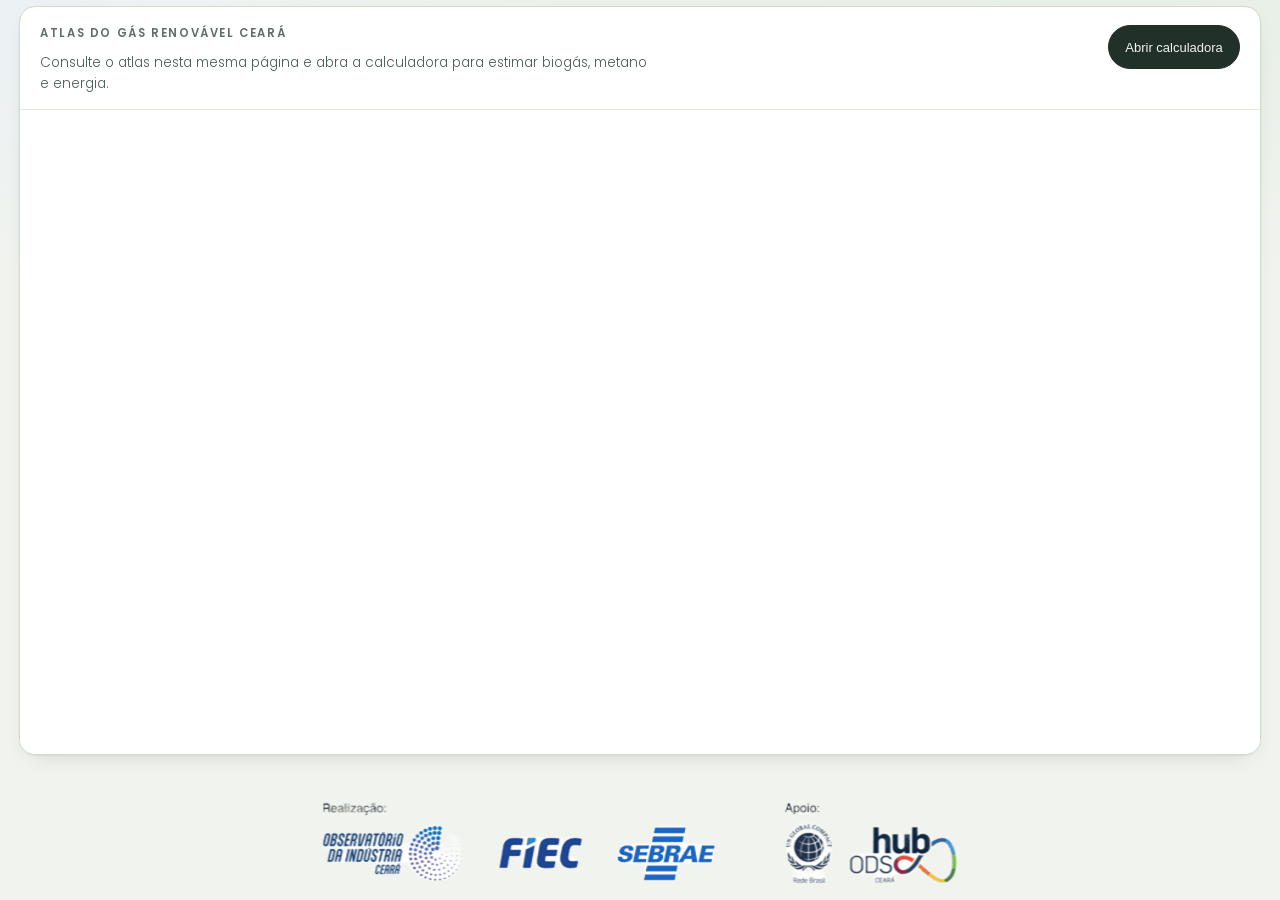
==== commit da424be4: "feat: embute StoryMaps na pagina principal e move calculadora para modal O atlas passa a ser o conte" ====
--- a/calculadora-biogas.html
+++ b/calculadora-biogas.html
@@ -6,179 +6,153 @@
   <meta name="description" content="Atlas do Gás Renovável Ceará com calculadora de estimativa preliminar de biogás, metano e energia a partir dos resíduos gerados.">
   <meta name="color-scheme" content="light">
   <meta name="theme-color" content="#F1F4EE">
-  <title>Painel - Atlas do Gás Renovável & Calculadora</title>
+  <title>Painel - Atlas do Gás Renovável &amp; Calculadora</title>
   <link rel="preconnect" href="https://fonts.googleapis.com">
   <link rel="preconnect" href="https://fonts.gstatic.com" crossorigin>
   <link href="https://fonts.googleapis.com/css2?family=Poppins:wght@300;400;500;600;700&display=swap" rel="stylesheet">
-  <link rel="stylesheet" href="css/estilo.css">
+  <link rel="stylesheet" href="css/estilo.css?v=6">
 </head>
 <body>
   <a class="pular" href="#conteudo">Pular para o conteúdo principal</a>
 
   <div class="envolucro">
 
-    <!-- <header class="topo">
-      <div class="selo"><i></i> Atlas + estimativa preliminar de triagem</div>
-      <h1>Atlas do gás renovável e calculadora em uma <em>única página</em></h1>
-      <p class="chamada">
-        Consulte o atlas, role a mesma página e estime o potencial mensal de biogás, metano e energia
-        a partir dos resíduos gerados, sem trocar de tela.
-      </p>
-    </header> -->
+    <h1 class="sr-only">Atlas do gás renovável Ceará e calculadora de biogás</h1>
 
-    <section class="atlas" aria-labelledby="rot-atlas">
-      <div class="atlas-card">
-        <div class="atlas-topo">
-          <div>
-            <h2 id="rot-atlas">Atlas do Gás Renovável Ceará</h2>
-            <p>A imagem do atlas fica fixa nesta seção. Use os botões para abrir o atlas completo.</p>
+    <main id="conteudo" tabindex="-1">
+      <section class="atlas" aria-labelledby="rot-atlas">
+        <div class="atlas-card">
+          <div class="atlas-topo">
+            <div>
+              <h2 id="rot-atlas">Atlas do Gás Renovável Ceará</h2>
+              <p>Consulte o atlas nesta mesma página e abra a calculadora para estimar biogás, metano e energia.</p>
+            </div>
+            <div class="atlas-acoes">
+              <button type="button" class="atlas-link" id="btn-calc-abrir" aria-haspopup="dialog" aria-controls="calc-modal">Abrir calculadora</button>
+            </div>
           </div>
-          <div class="atlas-acoes">
-            <button type="button" class="atlas-link secundario" id="btn-atlas-abrir" aria-haspopup="dialog">Abrir atlas</button>
-            <a class="atlas-link" href="https://storymaps.arcgis.com/stories/d3476caa5c2944098849a8635c6370f7" target="_blank" rel="noopener noreferrer">Ver atlas completo<span class="sr-only"> (abre em nova aba)</span></a>
-          </div>
+          <iframe
+            class="atlas-frame"
+            src="https://storymaps.arcgis.com/stories/d3476caa5c2944098849a8635c6370f7"
+            title="Atlas do Gás Renovável Ceará"
+            loading="lazy"
+            allowfullscreen></iframe>
         </div>
-        <img
-          class="atlas-frame"
-          src="assets/ceara.png"
-          alt="Atlas do Gás Renovável Ceará"
-          loading="lazy">
-      </div>
-    </section>
-
-    <main class="grade" id="conteudo" tabindex="-1">
-
-      <!-- ============ ENTRADAS ============ -->
-      <section aria-labelledby="rot-entradas">
-        <div class="cabecalho-bloco">
-          <h2 id="rot-entradas">Resíduos gerados</h2>
-          <span class="marca">toneladas por mês</span>
-        </div>
-
-        <div id="linhas"></div>
-
-        <div class="acoes">
-          <button type="button" class="botao" id="btn-add">Adicionar resíduo</button>
-          <button type="button" class="botao secundario" id="btn-exemplo">Carregar exemplo</button>
-          <button type="button" class="botao secundario" id="btn-limpar">Limpar quantidades</button>
-        </div>
-
-        <details class="modelo" open>
-          <summary>
-            <h2>Parâmetros do modelo</h2>
-            <span class="travado">somente leitura</span>
-          </summary>
-          <dl class="fixos" id="painel-fixos"></dl>
-          <p class="nota-modelo">
-            Fatores e premissas são constantes desta metodologia e não podem ser editados aqui —
-            é o que mantém os resultados comparáveis entre operações. Caracterização própria do
-            substrato exige estudo dedicado.
-          </p>
-        </details>
       </section>
-
-      <!-- ============ RESULTADO ============ -->
-      <aside class="painel" aria-labelledby="rot-resultado">
-        <div class="cabecalho-bloco">
-          <h2 id="rot-resultado">Resultado mensal</h2>
-          <span class="marca" id="sel-status">—</span>
-        </div>
-
-        <div class="coluna">
-          <div class="coluna-topo"><span>Cadeia de conversão</span><span id="e-fator">fator médio —</span></div>
-
-          <div class="no" id="no-residuo">
-            <span class="junta"></span>
-            <span class="no-nome">Resíduo</span>
-            <span class="no-valor num" id="t-residuo">—<small>t/mês</small></span>
-          </div>
-          <div class="tubo">× fator fixo por tipo de resíduo</div>
-
-          <div class="no" id="no-biogas">
-            <span class="junta"></span>
-            <span class="no-nome">Biogás</span>
-            <span class="no-valor num" id="t-biogas">—<small>Nm³/mês</small></span>
-          </div>
-          <div class="tubo">× <em id="e-ch4">0,60</em> de CH₄</div>
-
-          <div class="no ch4" id="no-metano">
-            <span class="junta"></span>
-            <span class="no-nome">Metano</span>
-            <span class="no-valor num" id="t-metano">—<small>Nm³/mês</small></span>
-          </div>
-          <div class="tubo">biogás × <em id="e-kwh">6</em> kWh/Nm³</div>
-
-          <div class="no energia" id="no-energia">
-            <span class="junta"></span>
-            <span class="no-nome">Energia</span>
-            <span class="no-valor num" id="t-energia">—<small>kWh/mês</small></span>
-          </div>
-        </div>
-
-        <div class="cards">
-          <div class="card"><div class="card-rot">Biogás / ano</div><div class="card-val num" id="c-biogas-ano">—<span>Nm³</span></div></div>
-          <div class="card"><div class="card-rot">Metano / ano</div><div class="card-val num" id="c-metano-ano">—<span>Nm³</span></div></div>
-          <div class="card"><div class="card-rot">Energia / mês</div><div class="card-val num" id="c-mwh-mes">—<span>MWh</span></div></div>
-          <div class="card"><div class="card-rot">Energia / ano</div><div class="card-val num" id="c-mwh-ano">—<span>MWh</span></div></div>
-        </div>
-
-        <div class="composicao">
-          <div class="cabecalho-bloco">
-            <h2>Composição do biogás</h2>
-            <span class="marca">por resíduo</span>
-          </div>
-          <div class="fita" id="fita" aria-hidden="true"></div>
-          <div class="legenda" id="comp"></div>
-        </div>
-
-        <p class="sr-only" role="status" aria-live="polite" id="anuncio"></p>
-      </aside>
     </main>
-
-    <footer class="notas">
-      <div>
-        <h3>Fatores aplicados</h3>
-        <ul id="lista-fatores"></ul>
-      </div>
-      <div>
-        <h3>Como ler o resultado</h3>
-        <p>Os valores representam potencial teórico de geração, sem descontar perdas de coleta,
-           eficiência do biodigestor ou rendimento do motogerador.</p>
-        <p>A energia expressa o conteúdo energético do biogás. A energia elétrica efetiva depende
-           da tecnologia de conversão adotada.</p>
-      </div>
-      <div>
-        <h3>Limites de uso</h3>
-        <p class="limite">Ferramenta de triagem. Não substitui caracterização laboratorial do
-           substrato nem ensaio de potencial bioquímico de metano (BMP) para dimensionar planta.</p>
-      </div>
-    </footer>
 
     <section class="institucional" aria-label="Parceiros institucionais">
       <img
         class="institucional-imagem"
-        src="assets/rodape.png"
+        src="assets/rodape.png?v=2"
         alt="Faixa institucional com Realização e Apoio"
         loading="lazy">
     </section>
   </div>
 
-  <!-- ================= ATLAS EM MODAL ================= -->
-  <div class="atlas-modal" id="atlas-modal" hidden>
-    <div class="atlas-modal-caixa" role="dialog" aria-modal="true" aria-labelledby="atlas-modal-titulo">
+  <!-- ================= CALCULADORA EM MODAL ================= -->
+  <div class="atlas-modal" id="calc-modal" hidden>
+    <div class="atlas-modal-caixa" role="dialog" aria-modal="true" aria-labelledby="calc-modal-titulo">
       <div class="atlas-modal-topo">
-        <h2 id="atlas-modal-titulo">Atlas do Gás Renovável Ceará</h2>
-        <button type="button" class="atlas-modal-fechar" id="btn-atlas-fechar">Fechar</button>
+        <h2 id="calc-modal-titulo">Calculadora de biogás</h2>
+        <button type="button" class="atlas-modal-fechar" id="btn-calc-fechar">Fechar</button>
       </div>
-      <iframe
-        class="atlas-modal-frame"
-        data-src="https://storymaps.arcgis.com/stories/d3476caa5c2944098849a8635c6370f7"
-        title="Atlas do Gás Renovável Ceará"></iframe>
+      <div class="atlas-modal-corpo">
+        <div class="grade">
+
+          <!-- ============ ENTRADAS ============ -->
+          <section aria-labelledby="rot-entradas">
+            <div class="cabecalho-bloco">
+              <h2 id="rot-entradas">Resíduos gerados</h2>
+              <span class="marca">toneladas por mês</span>
+            </div>
+
+            <div id="linhas"></div>
+
+            <div class="acoes">
+              <button type="button" class="botao" id="btn-add">Adicionar resíduo</button>
+              <button type="button" class="botao secundario" id="btn-exemplo">Carregar exemplo</button>
+              <button type="button" class="botao secundario" id="btn-limpar">Limpar quantidades</button>
+            </div>
+
+            <details class="modelo" open>
+              <summary>
+                <h2>Parâmetros do modelo</h2>
+                <span class="travado">somente leitura</span>
+              </summary>
+              <dl class="fixos" id="painel-fixos"></dl>
+              <p class="nota-modelo">
+                Fatores e premissas são constantes desta metodologia e não podem ser editados aqui —
+                é o que mantém os resultados comparáveis entre operações. Caracterização própria do
+                substrato exige estudo dedicado.
+              </p>
+            </details>
+          </section>
+
+          <!-- ============ RESULTADO ============ -->
+          <aside class="painel" aria-labelledby="rot-resultado">
+            <div class="cabecalho-bloco">
+              <h2 id="rot-resultado">Resultado mensal</h2>
+              <span class="marca" id="sel-status">—</span>
+            </div>
+
+            <div class="coluna">
+              <div class="coluna-topo"><span>Cadeia de conversão</span><span id="e-fator">fator médio —</span></div>
+
+              <div class="no" id="no-residuo">
+                <span class="junta"></span>
+                <span class="no-nome">Resíduo</span>
+                <span class="no-valor num" id="t-residuo">—<small>t/mês</small></span>
+              </div>
+              <div class="tubo">× fator fixo por tipo de resíduo</div>
+
+              <div class="no" id="no-biogas">
+                <span class="junta"></span>
+                <span class="no-nome">Biogás</span>
+                <span class="no-valor num" id="t-biogas">—<small>Nm³/mês</small></span>
+              </div>
+              <div class="tubo">× <em id="e-ch4">0,60</em> de CH₄</div>
+
+              <div class="no ch4" id="no-metano">
+                <span class="junta"></span>
+                <span class="no-nome">Metano</span>
+                <span class="no-valor num" id="t-metano">—<small>Nm³/mês</small></span>
+              </div>
+              <div class="tubo">biogás × <em id="e-kwh">6</em> kWh/Nm³</div>
+
+              <div class="no energia" id="no-energia">
+                <span class="junta"></span>
+                <span class="no-nome">Energia</span>
+                <span class="no-valor num" id="t-energia">—<small>kWh/mês</small></span>
+              </div>
+            </div>
+
+            <div class="cards">
+              <div class="card"><div class="card-rot">Biogás / ano</div><div class="card-val num" id="c-biogas-ano">—<span>Nm³</span></div></div>
+              <div class="card"><div class="card-rot">Metano / ano</div><div class="card-val num" id="c-metano-ano">—<span>Nm³</span></div></div>
+              <div class="card"><div class="card-rot">Energia / mês</div><div class="card-val num" id="c-mwh-mes">—<span>MWh</span></div></div>
+              <div class="card"><div class="card-rot">Energia / ano</div><div class="card-val num" id="c-mwh-ano">—<span>MWh</span></div></div>
+            </div>
+
+            <div class="composicao">
+              <div class="cabecalho-bloco">
+                <h2>Composição do biogás</h2>
+                <span class="marca">por resíduo</span>
+              </div>
+              <div class="fita" id="fita" aria-hidden="true"></div>
+              <div class="legenda" id="comp"></div>
+            </div>
+
+            <p class="sr-only" role="status" aria-live="polite" id="anuncio"></p>
+          </aside>
+
+        </div>
+      </div>
     </div>
   </div>
 
-  <script src="js/biogas-engine.js"></script>
-  <script src="js/app.js"></script>
-  <script src="js/atlas-modal.js"></script>
+  <script src="js/biogas-engine.js?v=2"></script>
+  <script src="js/app.js?v=2"></script>
+  <script src="js/calc-modal.js?v=4"></script>
 </body>
 </html>
--- a/css/estilo.css
+++ b/css/estilo.css
@@ -57,20 +57,26 @@
 }
 .num{font-variant-numeric:tabular-nums;font-feature-settings:"tnum" 1;}
 
-.envolucro{max-width:1280px;margin:0 auto;padding:0 26px 80px;}
-.atlas{padding:6px 0 8px;}
-.atlas-card{background:var(--branco);border:1px solid var(--borda);border-radius:var(--r-card);box-shadow:var(--sombra);overflow:hidden;}
+.envolucro{
+  --gutter:clamp(12px,1.5vw,40px);
+  width:100%;max-width:none;margin:0;min-height:100vh;min-height:100dvh;display:flex;flex-direction:column;
+  padding-block:env(safe-area-inset-top) env(safe-area-inset-bottom);
+  padding-inline:max(var(--gutter),env(safe-area-inset-left)) max(var(--gutter),env(safe-area-inset-right));
+}
+main{flex:1;display:flex;min-height:0;}
+.atlas{padding:6px 0 8px;flex:1;display:flex;min-height:0;}
+.atlas-card{background:var(--branco);border:1px solid var(--borda);border-radius:var(--r-card);box-shadow:var(--sombra);overflow:hidden;display:flex;flex-direction:column;flex:1;min-height:0;}
 .atlas-topo{display:flex;justify-content:space-between;align-items:flex-start;gap:18px;padding:18px 20px 14px;border-bottom:1px solid var(--casca);}
 .atlas-topo h2,.institucional h3{margin:0;font-size:11.5px;font-weight:600;letter-spacing:.14em;text-transform:uppercase;color:var(--fibra-3);}
 .atlas-topo p{margin:10px 0 0;color:var(--fibra-2);font-size:13.5px;font-weight:300;max-width:68ch;}
 .atlas-link{display:inline-flex;align-items:center;justify-content:center;white-space:nowrap;padding:10px 16px;border-radius:var(--r-pill);border:1px solid var(--fibra);background:var(--fibra);color:var(--nevoa);text-decoration:none;font-size:13px;font-weight:500;}
-.atlas-frame{display:block;width:100%;height:auto;background:#fff;}
+.atlas-frame{display:block;width:100%;flex:1;min-height:0;background:#fff;border:0;}
 .atlas-acoes{display:flex;flex-wrap:wrap;gap:9px;align-items:center;}
 .atlas-link.secundario{font-family:var(--fonte);cursor:pointer;background:var(--branco);color:var(--fibra);border-color:var(--borda);}
 .atlas-link.secundario:hover{background:var(--nevoa);border-color:var(--fibra-3);}
 
 /* atlas em modal */
-.atlas-modal{position:fixed;inset:0;z-index:70;display:flex;padding:24px;background:rgba(18,26,22,.72);}
+.atlas-modal{position:fixed;inset:0;z-index:70;display:flex;padding:24px;background:rgba(18,26,22,.72);overscroll-behavior:contain;}
 .atlas-modal[hidden]{display:none;}
 .atlas-modal-caixa{display:flex;flex-direction:column;width:100%;height:100%;background:var(--branco);border-radius:var(--r-card);overflow:hidden;box-shadow:0 30px 60px -20px rgba(0,0,0,.5);}
 .atlas-modal-topo{display:flex;justify-content:space-between;align-items:center;gap:16px;padding:14px 18px;border-bottom:1px solid var(--casca);}
@@ -78,26 +84,19 @@
 .atlas-modal-fechar{font-family:var(--fonte);font-size:13px;font-weight:500;padding:10px 18px;border-radius:var(--r-pill);border:1px solid var(--borda);background:var(--branco);color:var(--fibra);cursor:pointer;}
 .atlas-modal-fechar:hover{background:var(--nevoa);border-color:var(--fibra-3);}
 .atlas-modal-frame{display:block;flex:1;width:100%;border:0;background:#fff;}
-.atlas-conteudo{padding:20px;display:grid;gap:18px;}
-.atlas-grade{display:grid;grid-template-columns:repeat(auto-fit,minmax(220px,1fr));gap:14px;}
-.atlas-item{background:var(--nevoa);border:1px solid var(--casca);border-radius:14px;padding:16px;}
-.atlas-item strong{display:block;font-size:28px;line-height:1;color:var(--fermento);margin-bottom:8px;}
-.atlas-item span{display:block;font-size:11px;letter-spacing:.08em;text-transform:uppercase;color:var(--fibra-3);margin-bottom:8px;}
-.atlas-item p,.atlas-bloco p,.atlas-bloco li{font-size:13.5px;color:var(--fibra-2);margin:0;}
-.atlas-blocos{display:grid;grid-template-columns:repeat(auto-fit,minmax(280px,1fr));gap:14px;}
-.atlas-bloco{background:var(--branco);border:1px solid var(--borda);border-radius:14px;padding:18px;}
-.atlas-bloco h3{margin:0 0 10px;font-size:12px;letter-spacing:.12em;text-transform:uppercase;color:var(--fibra-3);}
-.atlas-lista{margin:10px 0 0;padding-left:18px;display:grid;gap:8px;}
-.institucional{margin-top:34px;padding:18px;background:transparent;border:none;box-shadow:none;border-radius:0;display:flex;justify-content:center;overflow:visible;}
-.institucional-imagem{display:block;width:auto;max-width:100%;height:auto;image-rendering:auto;}
+.atlas-modal-corpo{flex:1;min-height:0;overflow:auto;overscroll-behavior:contain;-webkit-overflow-scrolling:touch;padding:34px 26px 60px;}
+.atlas-modal-corpo .grade{padding-top:0;}
+.institucional{margin-top:0;padding:0;background:transparent;border:none;box-shadow:none;border-radius:0;display:flex;justify-content:center;overflow:visible;flex:none;}
+.institucional-imagem{display:block;width:100%;max-width:100%;height:auto;image-rendering:auto;}
 @media (max-width:920px){
   .atlas-topo{flex-direction:column;}
   .atlas-acoes{width:100%;}
   .atlas-link{width:100%;}
-  .institucional{padding:12px;}
-  .atlas-modal{padding:0;}
+  .institucional{padding:0;}
+  .atlas-modal{padding:env(safe-area-inset-top) env(safe-area-inset-right) env(safe-area-inset-bottom) env(safe-area-inset-left);}
   .atlas-modal-caixa{border-radius:0;}
   .atlas-modal-topo h2{font-size:11px;}
+  .atlas-modal-corpo{padding:24px 18px 48px;}
 }
 
 /* ================= cabeçalho ================= */
@@ -161,15 +160,17 @@
 a:focus-visible,select:focus-visible,input:focus-visible,button:focus-visible,summary:focus-visible,[tabindex]:focus-visible{
   outline:2px solid var(--chama);outline-offset:2px;
 }
-a,button{min-height:44px;}
+a,button,summary{min-height:44px;}
 select,input[type=number]{min-height:44px;}
 
 .remover{
   position:absolute;top:9px;right:9px;
-  width:36px;height:36px;border-radius:50%;
+  width:36px;height:36px;min-height:0;border-radius:50%;
   border:1px solid transparent;background:transparent;color:var(--fibra-3);
   font-size:17px;line-height:1;cursor:pointer;padding:0;
 }
+/* amplia a área de toque para 44x44 sem alterar o tamanho visual (WCAG 2.5.5) */
+.remover::after{content:"";position:absolute;inset:-4px;border-radius:50%;}
 .remover:hover{background:#F6E6E4;border-color:#EBCFCB;color:var(--alerta);}
 
 .saida-linha{
@@ -317,19 +318,20 @@
   .notas{grid-template-columns:1fr;gap:24px;margin-top:38px;padding-top:26px;}
 }
 @media (max-width:640px){
-  .envolucro{padding:0 18px 60px;}
+  .envolucro{--gutter:18px;}
   body{background-attachment:scroll;}
+  /* evita o zoom automático do iOS Safari ao focar campos (WCAG 1.4.4) */
+  select,input[type=number]{font-size:16px;}
   .atlas-topo{padding:16px 16px 12px;}
-  iframe.atlas-frame{height:70vh;min-height:380px;}
   .coluna{padding:20px 18px 18px;}
   .no-valor{font-size:clamp(19px,7vw,26px);}
   .fixos{grid-template-columns:repeat(auto-fit,minmax(120px,1fr));}
-  .institucional{margin-top:26px;padding:8px;}
+  .institucional{margin-top:0;padding:0;}
   .topo{padding:34px 0 24px;}
   .grade{padding-top:26px;}
 }
 @media (max-width:420px){
-  .envolucro{padding:0 14px 48px;}
+  .envolucro{--gutter:14px;}
   .cards{grid-template-columns:1fr;}
   .card-val{font-size:19px;}
   .acoes{flex-direction:column;align-items:stretch;}
@@ -338,35 +340,49 @@
   .notas li{font-size:13px;}
 }
 @media (max-width:360px){
-  .envolucro{padding:0 12px 40px;}
+  .envolucro{--gutter:12px;}
   .atlas-topo{padding:14px 12px 10px;}
   .linha{padding:14px 12px 12px;}
   .fixos{grid-template-columns:1fr 1fr;}
   .leg{font-size:12px;}
 }
 
+/* celulares na horizontal / janelas baixas: preserva altura útil do atlas */
+@media (max-height:540px){
+  .atlas-topo{padding:10px 14px 8px;}
+  .atlas-topo p{display:none;}
+  .institucional-imagem{width:auto;max-height:56px;}
+  .atlas-modal-topo{padding:10px 14px;}
+  .atlas-modal-corpo{padding:18px 14px 40px;}
+}
+
 /* tablets em pé e paisagem */
 @media (min-width:768px) and (max-width:1024px){
-  .envolucro{padding:0 24px 72px;}
+  .envolucro{--gutter:24px;}
   .grade{gap:32px;}
   .atlas-topo{padding:18px 18px 14px;}
 }
 
 /* TVs e telas grandes */
 @media (min-width:1600px){
-  body{font-size:16px;}
-  .envolucro{max-width:1440px;padding:0 40px 96px;}
+  body{font-size:16.5px;}
   .grade{gap:52px;}
-  iframe.atlas-frame{height:min(70vh,980px);}
 }
 @media (min-width:1920px){
-  .envolucro{max-width:1600px;}
   .no-valor{font-size:clamp(24px,2.6vw,36px);}
   .card-val{font-size:23px;}
+  .atlas-topo{padding:24px 28px 18px;}
+  .atlas-topo h2,.atlas-modal-topo h2,.institucional h3,.cabecalho-bloco h2{font-size:13px;}
+  .atlas-topo p{font-size:15px;}
+  .campo > label,.card-rot,.fixo dt,.no-nome,.coluna-topo{font-size:12.5px;}
+  .tag,.saida-linha{font-size:13.5px;}
+  .leg{font-size:14px;}
 }
 @media (min-width:2400px){
-  body{font-size:17px;}
-  .envolucro{max-width:1800px;}
+  body{font-size:19px;}
+  .card-val{font-size:26px;}
+  .atlas-topo h2,.atlas-modal-topo h2,.institucional h3,.cabecalho-bloco h2{font-size:14px;}
+  .campo > label,.card-rot,.fixo dt,.no-nome,.coluna-topo{font-size:13.5px;}
 }
 
 /* acessibilidade: contraste reforçado */
